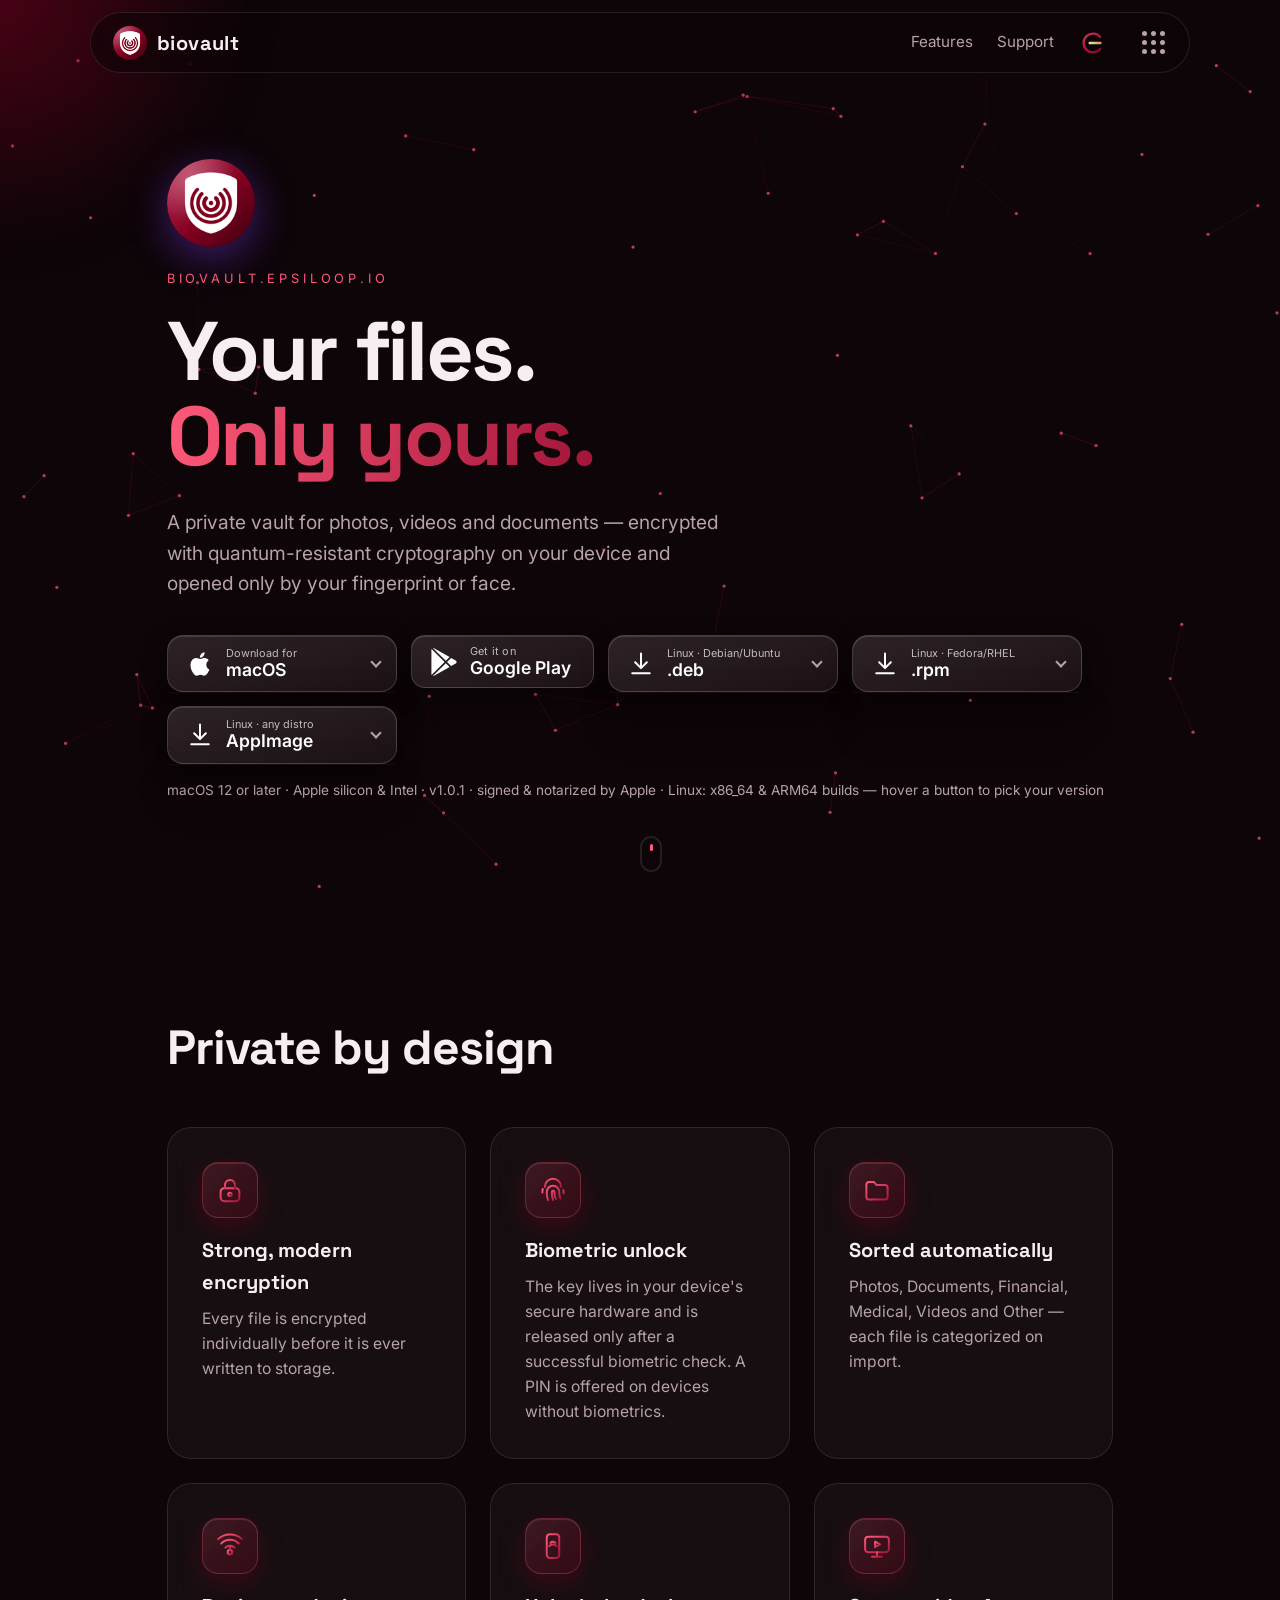
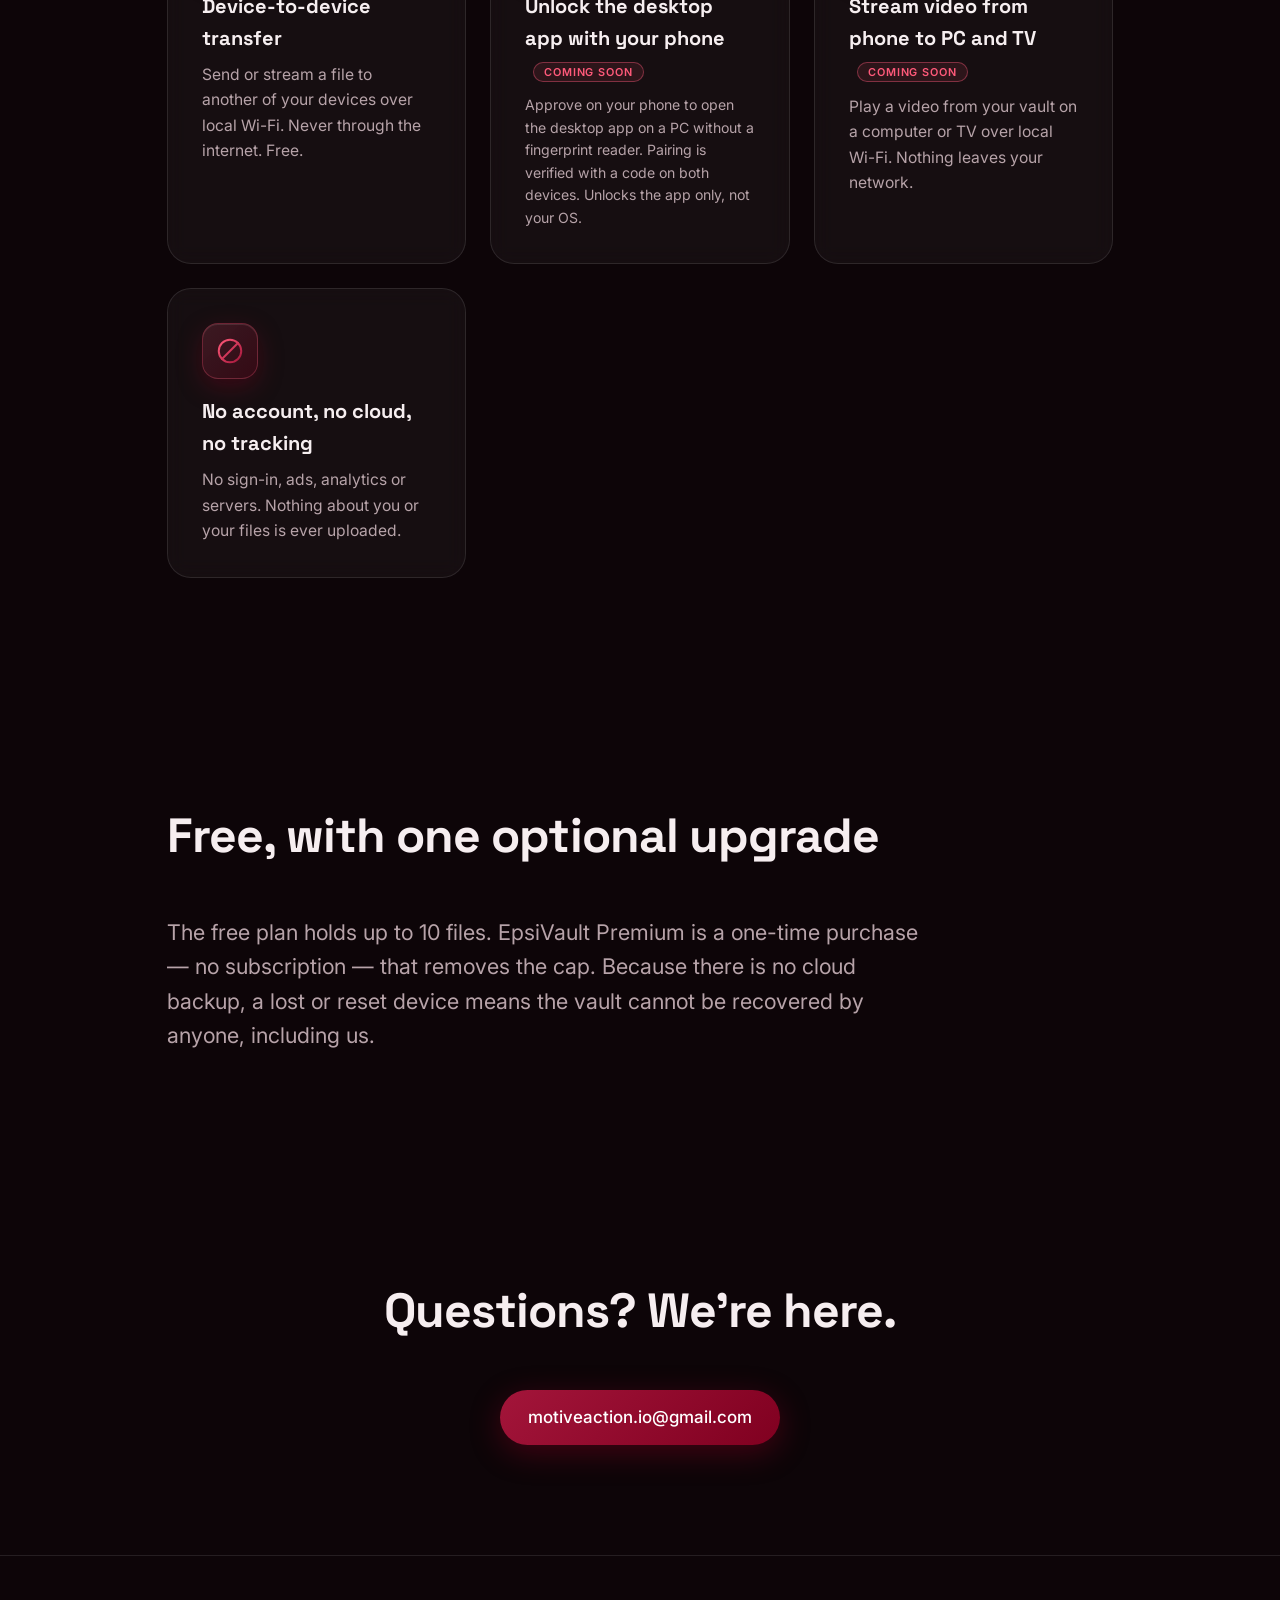
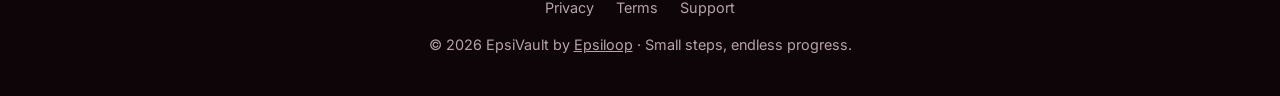
==== index.html @ 4f805c85 "rename project" ====
<!doctype html>
<html lang="en">
<head>
<meta charset="utf-8">
<meta name="viewport" content="width=device-width,initial-scale=1">
<title>EpsiVault — Your files. Only yours.</title>
<meta name="description" content="EpsiVault is a private on-device vault with quantum-resistant encryption and biometric unlock.">
<meta name="theme-color" content="#800020">
<link rel="canonical" href="https://biovault.epsiloop.io/">
<meta name="robots" content="index,follow,max-image-preview:large">
<meta property="og:type" content="website">
<meta property="og:site_name" content="EpsiVault">
<meta property="og:title" content="EpsiVault — Your files. Only yours.">
<meta property="og:description" content="EpsiVault is a private on-device vault with quantum-resistant encryption and biometric unlock.">
<meta property="og:url" content="https://biovault.epsiloop.io/">
<meta property="og:image" content="https://biovault.epsiloop.io/og-image.png">
<meta property="og:image:width" content="1200">
<meta property="og:image:height" content="630">
<meta property="og:locale" content="en_US">
<meta name="twitter:card" content="summary_large_image">
<meta name="twitter:title" content="EpsiVault — Your files. Only yours.">
<meta name="twitter:description" content="EpsiVault is a private on-device vault with quantum-resistant encryption and biometric unlock.">
<meta name="twitter:image" content="https://biovault.epsiloop.io/og-image.png">
<link rel="manifest" href="site.webmanifest">
<script type="application/ld+json">{"@context": "https://schema.org", "@type": "SoftwareApplication", "name": "EpsiVault", "url": "https://biovault.epsiloop.io/", "description": "A private on-device vault for photos, videos and documents, encrypted with quantum-resistant cryptography and unlocked by fingerprint or face.", "applicationCategory": "SecurityApplication", "operatingSystem": "Android, macOS, Linux", "softwareVersion": "1.0.1", "image": "https://biovault.epsiloop.io/og-image.png", "downloadUrl": "https://github.com/Epsiloop/bio-website/releases/tag/v1.0.1", "offers": {"@type": "Offer", "price": "0", "priceCurrency": "USD"}, "sameAs": ["https://play.google.com/store/apps/details?id=app.softsav.biovault"], "publisher": {"@type": "Organization", "name": "Epsiloop", "url": "https://epsiloop.io/"}}</script>
<link rel="icon" href="png/biovault-64.png" type="image/png">
<link rel="apple-touch-icon" href="png/biovault-180.png">
<link rel="preconnect" href="https://fonts.googleapis.com">
<link rel="preconnect" href="https://fonts.gstatic.com" crossorigin>
<link href="https://fonts.googleapis.com/css2?family=Space+Grotesk:wght@400;500;700&family=Inter:wght@400;500&display=swap" rel="stylesheet">
<link rel="stylesheet" href="style.css">
</head>
<body>
<canvas id="bg" aria-hidden="true"></canvas>
<div class="glow" aria-hidden="true"></div>

<svg width="0" height="0" style="position:absolute" aria-hidden="true"><defs><linearGradient id="ig" x1="0" y1="0" x2="1" y2="1"><stop offset="0" stop-color="#ff5a7a"/><stop offset="1" stop-color="#a3153a"/></linearGradient></defs></svg><header class="nav">
  <a class="brand" href="/"><img class="brand-ico" src="png/biovault-64.png" alt="" width="34" height="34"><span>biovault</span></a>
  <nav>
    <a href="/#features">Features</a><a href="support.html">Support</a>
    <a href="https://epsiloop.io" class="nav-logo" aria-label="Epsiloop"><img src="logo.svg" alt="Epsiloop" width="30" height="30"></a>
    <div class="apps">
      <button class="apps-btn" aria-label="Our projects" aria-haspopup="true" aria-expanded="false"><i></i><i></i><i></i><i></i><i></i><i></i><i></i><i></i><i></i></button>
      <div class="apps-menu" role="menu">
        <a href="https://motiveaction.epsiloop.io" role="menuitem"><img src="apps/motiveaction.png" alt="" width="56" height="56">Motiveaction</a>
        <a href="https://biovault.epsiloop.io" role="menuitem"><img src="apps/biovault.png" alt="" width="56" height="56">EpsiVault</a>
        <a href="https://fraym.epsiloop.io" role="menuitem"><img src="apps/fraym.png" alt="" width="56" height="56">Fraym</a>
      </div>
    </div>
  </nav>
</header>

<main id="top">
  <section class="hero">
    <img class="hero-ico reveal" src="png/biovault-128.png" alt="EpsiVault" width="88" height="88">
    <p class="eyebrow reveal">biovault.epsiloop.io</p>
    <h1 class="reveal product">Your files.<br><span class="grad">Only yours.</span></h1>
    <p class="lead reveal">A private vault for photos, videos and documents — encrypted with quantum-resistant cryptography on your device and opened only by your fingerprint or face.</p>
    <div class="cta reveal">
      <div class="dl" tabindex="0" role="group" aria-label="Download macOS">
        <div class="dl-head"><svg viewBox="0 0 24 24" fill="currentColor" aria-hidden="true"><path d="M18.71 19.5c-.83 1.24-1.71 2.45-3.05 2.47-1.34.03-1.77-.79-3.29-.79-1.53 0-2 .77-3.27.82-1.31.05-2.3-1.32-3.14-2.53C4.25 17 2.94 12.45 4.7 9.39c.87-1.52 2.43-2.48 4.12-2.51 1.28-.02 2.5.87 3.29.87.78 0 2.26-1.07 3.8-.91.65.03 2.47.26 3.64 1.98-.09.06-2.17 1.28-2.15 3.81.03 3.02 2.65 4.03 2.68 4.04-.03.07-.42 1.44-1.38 2.83M13 3.5c.73-.83 1.94-1.46 2.94-1.5.13 1.17-.34 2.35-1.04 3.19-.69.85-1.83 1.51-2.95 1.42-.15-1.15.41-2.35 1.05-3.11z"/></svg><span><small>Download for</small><b>macOS</b></span><i class="chev" aria-hidden="true"></i></div>
        <div class="dl-opts"><div>
          <a href="https://github.com/Epsiloop/bio-website/releases/download/v1.0.1/BioVault-1.0.1.dmg" download><span><b>Universal</b><small>Apple silicon &amp; Intel · .dmg</small></span><em>52 MB</em><svg viewBox="0 0 24 24" fill="none" stroke="currentColor" stroke-width="1.7" stroke-linecap="round" stroke-linejoin="round" aria-hidden="true"><path d="M12 3v12M7 10.5l5 5 5-5M4.5 20h15"/></svg></a>
        </div></div>
      </div>
      <a href="https://play.google.com/store/apps/details?id=app.softsav.biovault" class="store" aria-label="Get it on Google Play" target="_blank" rel="noopener"><svg viewBox="0 0 24 24" fill="currentColor" aria-hidden="true"><path d="M22.018 13.298l-3.919 2.218-3.515-3.493 3.543-3.521 3.891 2.202a1.49 1.49 0 0 1 0 2.594zM1.337.924a1.486 1.486 0 0 0-.112.568v21.017c0 .217.045.419.124.6l11.155-11.087L1.337.924zm12.207 10.065l3.258-3.238L3.45.195a1.466 1.466 0 0 0-.946-.179l11.04 10.973zm0 2.067L2.504 23.986a1.466 1.466 0 0 0 .946-.181l13.355-7.551-3.261-3.198z"/></svg><span><small>Get it on</small><b>Google Play</b></span></a>
      <div class="dl" tabindex="0" role="group" aria-label="Download .deb">
        <div class="dl-head"><svg viewBox="0 0 24 24" fill="none" stroke="currentColor" stroke-width="1.7" stroke-linecap="round" stroke-linejoin="round" aria-hidden="true"><path d="M12 3v12M7 10.5l5 5 5-5M4.5 20h15"/></svg><span><small>Linux · Debian/Ubuntu</small><b>.deb</b></span><i class="chev" aria-hidden="true"></i></div>
        <div class="dl-opts"><div>
          <a href="https://github.com/Epsiloop/bio-website/releases/download/v1.0.1/biovault_1.0.1_amd64.deb" download><span><b>x86_64</b><small>Intel / AMD · amd64</small></span><em>13.8 MB</em><svg viewBox="0 0 24 24" fill="none" stroke="currentColor" stroke-width="1.7" stroke-linecap="round" stroke-linejoin="round" aria-hidden="true"><path d="M12 3v12M7 10.5l5 5 5-5M4.5 20h15"/></svg></a>
          <a href="https://github.com/Epsiloop/bio-website/releases/download/v1.0.1/biovault_1.0.1_arm64.deb" download><span><b>ARM64</b><small>aarch64</small></span><em>13.3 MB</em><svg viewBox="0 0 24 24" fill="none" stroke="currentColor" stroke-width="1.7" stroke-linecap="round" stroke-linejoin="round" aria-hidden="true"><path d="M12 3v12M7 10.5l5 5 5-5M4.5 20h15"/></svg></a>
        </div></div>
      </div>
      <div class="dl" tabindex="0" role="group" aria-label="Download .rpm">
        <div class="dl-head"><svg viewBox="0 0 24 24" fill="none" stroke="currentColor" stroke-width="1.7" stroke-linecap="round" stroke-linejoin="round" aria-hidden="true"><path d="M12 3v12M7 10.5l5 5 5-5M4.5 20h15"/></svg><span><small>Linux · Fedora/RHEL</small><b>.rpm</b></span><i class="chev" aria-hidden="true"></i></div>
        <div class="dl-opts"><div>
          <a href="https://github.com/Epsiloop/bio-website/releases/download/v1.0.1/biovault-1.0.1-1.x86_64.rpm" download><span><b>x86_64</b><small>Intel / AMD</small></span><em>16.6 MB</em><svg viewBox="0 0 24 24" fill="none" stroke="currentColor" stroke-width="1.7" stroke-linecap="round" stroke-linejoin="round" aria-hidden="true"><path d="M12 3v12M7 10.5l5 5 5-5M4.5 20h15"/></svg></a>
          <a href="https://github.com/Epsiloop/bio-website/releases/download/v1.0.1/biovault-1.0.1-1.aarch64.rpm" download><span><b>ARM64</b><small>aarch64</small></span><em>16.0 MB</em><svg viewBox="0 0 24 24" fill="none" stroke="currentColor" stroke-width="1.7" stroke-linecap="round" stroke-linejoin="round" aria-hidden="true"><path d="M12 3v12M7 10.5l5 5 5-5M4.5 20h15"/></svg></a>
        </div></div>
      </div>
      <div class="dl" tabindex="0" role="group" aria-label="Download AppImage">
        <div class="dl-head"><svg viewBox="0 0 24 24" fill="none" stroke="currentColor" stroke-width="1.7" stroke-linecap="round" stroke-linejoin="round" aria-hidden="true"><path d="M12 3v12M7 10.5l5 5 5-5M4.5 20h15"/></svg><span><small>Linux · any distro</small><b>AppImage</b></span><i class="chev" aria-hidden="true"></i></div>
        <div class="dl-opts"><div>
          <a href="https://github.com/Epsiloop/bio-website/releases/download/v1.0.1/BioVault-1.0.1-x86_64.AppImage" download><span><b>x86_64</b><small>Intel / AMD</small></span><em>16.2 MB</em><svg viewBox="0 0 24 24" fill="none" stroke="currentColor" stroke-width="1.7" stroke-linecap="round" stroke-linejoin="round" aria-hidden="true"><path d="M12 3v12M7 10.5l5 5 5-5M4.5 20h15"/></svg></a>
          <a href="https://github.com/Epsiloop/bio-website/releases/download/v1.0.1/BioVault-1.0.1-aarch64.AppImage" download><span><b>ARM64</b><small>aarch64</small></span><em>15.6 MB</em><svg viewBox="0 0 24 24" fill="none" stroke="currentColor" stroke-width="1.7" stroke-linecap="round" stroke-linejoin="round" aria-hidden="true"><path d="M12 3v12M7 10.5l5 5 5-5M4.5 20h15"/></svg></a>
        </div></div>
      </div>
    </div>
    <p class="dl-note reveal">macOS 12 or later · Apple silicon &amp; Intel · v1.0.1 · signed &amp; notarized by Apple · Linux: x86_64 &amp; ARM64 builds — hover a button to pick your version</p>
    <div class="scroll" aria-hidden="true"></div>
  </section>

  <section id="features" class="section">
    <h2 class="reveal">Private by design</h2>
    <div class="cards"><div class="card tilt feat reveal"><span class="ico"><svg viewBox="0 0 24 24" fill="none" stroke="url(#ig)" stroke-width="1.6" stroke-linecap="round" stroke-linejoin="round" aria-hidden="true"><rect x="4.5" y="10.5" width="15" height="10.5" rx="3"/><path d="M8 10.5V8a4 4 0 0 1 8 0v2.5"/><circle cx="12" cy="15.5" r="1.4"/><path d="M12 16.9v1.8"/></svg></span><h3>Strong, modern encryption</h3><p>Every file is encrypted individually before it is ever written to storage.</p></div><div class="card tilt feat reveal"><span class="ico"><svg viewBox="0 0 24 24" fill="none" stroke="url(#ig)" stroke-width="1.6" stroke-linecap="round" stroke-linejoin="round" aria-hidden="true"><path d="M5.5 9.5a6.5 6.5 0 0 1 13 0"/><path d="M8 20c-.8-2-1-4-1-6.5a5 5 0 0 1 10 0c0 2 .2 3.600.9 5.200"/><path d="M12 20c-.7-2-.9-4-.9-6.500a1 1 0 0 1 2 0c0 2.200.4 4 1.200 5.500M3.500 14c0-1 .1-1.900.3-2.800M20.500 14.500c0-.8 0-1.600-.2-2.400"/></svg></span><h3>Biometric unlock</h3><p>The key lives in your device's secure hardware and is released only after a successful biometric check. A PIN is offered on devices without biometrics.</p></div><div class="card tilt feat reveal"><span class="ico"><svg viewBox="0 0 24 24" fill="none" stroke="url(#ig)" stroke-width="1.6" stroke-linecap="round" stroke-linejoin="round" aria-hidden="true"><path d="M3.5 7.5a2 2 0 0 1 2-2h4l2 2.500h7a2 2 0 0 1 2 2V17.500a2 2 0 0 1-2 2h-13a2 2 0 0 1-2-2z"/><path d="M3.500 11h17"/><path d="M8 15h3M14 15h2"/></svg></span><h3>Sorted automatically</h3><p>Photos, Documents, Financial, Medical, Videos and Other — each file is categorized on import.</p></div><div class="card tilt feat reveal"><span class="ico"><svg viewBox="0 0 24 24" fill="none" stroke="url(#ig)" stroke-width="1.6" stroke-linecap="round" stroke-linejoin="round" aria-hidden="true"><circle cx="12" cy="17" r="1.8"/><path d="M8.300 13.300a5.200 5.200 0 0 1 7.400 0M5 10a9.800 9.800 0 0 1 14 0M12 12v3"/><path d="M2.500 6.500a14 14 0 0 1 19 0"/></svg></span><h3>Device-to-device transfer</h3><p>Send or stream a file to another of your devices over local Wi-Fi. Never through the internet. Free.</p></div><div class="card tilt feat small reveal"><span class="ico"><svg viewBox="0 0 24 24" fill="none" stroke="url(#ig)" stroke-width="1.6" stroke-linecap="round" stroke-linejoin="round" aria-hidden="true"><rect x="7" y="2.500" width="10" height="19" rx="2.600"/><path d="M10.500 18.500h3"/><path d="M10 9.500a2.700 2.700 0 0 1 4 0M9 12.200a4 4 0 0 1 6 0" /></svg></span><h3>Unlock the desktop app with your phone <em class="soon">Coming soon</em></h3><p>Approve on your phone to open the desktop app on a PC without a fingerprint reader. Pairing is verified with a code on both devices. Unlocks the app only, not your OS.</p></div><div class="card tilt feat reveal"><span class="ico"><svg viewBox="0 0 24 24" fill="none" stroke="url(#ig)" stroke-width="1.6" stroke-linecap="round" stroke-linejoin="round" aria-hidden="true"><rect x="2.5" y="4.5" width="19" height="12.5" rx="2.5"/><path d="M8 20.5h8M12 17v3.5"/><path d="m10.500 8.500 4 2.250-4 2.250z"/></svg></span><h3>Stream video from phone to PC and TV <em class="soon">Coming soon</em></h3><p>Play a video from your vault on a computer or TV over local Wi-Fi. Nothing leaves your network.</p></div><div class="card tilt feat reveal"><span class="ico"><svg viewBox="0 0 24 24" fill="none" stroke="url(#ig)" stroke-width="1.6" stroke-linecap="round" stroke-linejoin="round" aria-hidden="true"><circle cx="12" cy="12" r="9"/><path d="m5.600 18.400 12.800-12.800"/><path d="M9 10.500h.01M15 10.500h.01" stroke-width="2.400"/></svg></span><h3>No account, no cloud, no tracking</h3><p>No sign-in, ads, analytics or servers. Nothing about you or your files is ever uploaded.</p></div></div>
  </section>

  <section class="section">
    <h2 class="reveal">Free, with one optional upgrade</h2>
    <p class="about reveal">The free plan holds up to 10 files. EpsiVault Premium is a one-time purchase — no subscription — that removes the cap. Because there is no cloud backup, a lost or reset device means the vault cannot be recovered by anyone, including us.</p>
  </section>

  <section id="contact" class="section center">
    <h2 class="reveal">Questions? We're here.</h2>
    <a class="btn reveal" href="mailto:motiveaction.io@gmail.com">motiveaction.io@gmail.com</a>
  </section>
</main>

<footer>
  <div class="links"><a href="privacy.html">Privacy</a><a href="terms.html">Terms</a><a href="support.html">Support</a></div>
  © <span id="y"></span> EpsiVault by <a href="https://epsiloop.io" style="color:inherit">Epsiloop</a> · Small steps, endless progress.
</footer>
<script src="script.js"></script>
</body>
</html>
---- style.css ----
:root{--bg:#0d0508;--burg:#800020;--burg-2:#a3153a;--pink:#ff5a7a;--text:#f6eef0;--mute:#b7a3a9;--card:rgba(255,255,255,.04);--line:rgba(255,255,255,.1)}
*{box-sizing:border-box;margin:0}
html{scroll-behavior:smooth}
body{background:var(--bg);color:var(--text);font:400 17px/1.6 Inter,system-ui,sans-serif;overflow-x:hidden}
#bg{position:fixed;inset:0;z-index:-2;width:100%;height:100%}
.glow{position:fixed;width:520px;height:520px;border-radius:50%;pointer-events:none;z-index:-1;left:0;top:0;
  background:radial-gradient(circle,rgba(128,0,32,.55),transparent 65%);transform:translate(-50%,-50%);filter:blur(30px)}
h1,h2,h3,.brand{font-family:"Space Grotesk",sans-serif}
.nav{position:fixed;top:12px;left:0;right:0;margin:0 auto;width:min(1100px,calc(100% - 24px));z-index:10;display:flex;justify-content:space-between;align-items:center;padding:8px 14px 8px 22px;
  backdrop-filter:blur(14px);background:rgba(13,5,8,.55);border:1px solid var(--line);border-radius:999px}
.brand{display:flex;align-items:center;gap:10px;color:var(--text);text-decoration:none;font-weight:700;font-size:1.25rem;letter-spacing:.02em}
.nav nav{display:flex;align-items:center;gap:24px}
.nav nav a{color:var(--mute);text-decoration:none;font-size:.95rem;transition:color .2s}
.nav nav a:hover{color:var(--text)}
.btn{display:inline-block;padding:14px 28px;border-radius:999px;background:linear-gradient(135deg,var(--burg-2),var(--burg));color:#fff!important;
  text-decoration:none;font-weight:500;box-shadow:0 8px 30px rgba(128,0,32,.45);transition:transform .2s,box-shadow .2s}
.btn:hover{transform:translateY(-2px);box-shadow:0 12px 40px rgba(163,21,58,.65)}
.btn.small{padding:8px 18px}
.btn.ghost{background:transparent;border:1px solid var(--line);box-shadow:none}
.btn.ghost:hover{border-color:var(--pink)}
.hero{min-height:100vh;display:flex;flex-direction:column;justify-content:center;padding:120px 6vw 60px;max-width:1100px;margin:auto}
.eyebrow{color:var(--pink);letter-spacing:.3em;text-transform:uppercase;font-size:.8rem;margin-bottom:20px}
h1{font-size:clamp(2.8rem,8vw,6.5rem);line-height:1.02;font-weight:700;letter-spacing:-.03em}
.grad{background:linear-gradient(100deg,var(--pink),var(--burg-2) 50%,#ffb3c1);background-size:200% auto;-webkit-background-clip:text;background-clip:text;color:transparent;animation:shine 6s linear infinite}
@keyframes shine{to{background-position:200% center}}
.lead{max-width:560px;color:var(--mute);margin:28px 0 36px;font-size:1.2rem}
.cta{display:flex;gap:14px;flex-wrap:wrap}
.dl-note{color:var(--mute);font-size:.85rem;margin-top:16px}
.scroll{position:absolute;bottom:28px;left:50%;width:22px;height:36px;border:2px solid var(--line);border-radius:12px}
.scroll::after{content:"";position:absolute;left:50%;top:6px;width:3px;height:7px;margin-left:-1.5px;background:var(--pink);border-radius:2px;animation:wheel 1.6s infinite}
@keyframes wheel{to{transform:translateY(12px);opacity:0}}
.section{max-width:1100px;margin:auto;padding:110px 6vw}
.section.center{text-align:center}
h2{font-size:clamp(1.8rem,4vw,3rem);letter-spacing:-.02em;margin-bottom:40px}
.cards{display:grid;grid-template-columns:repeat(auto-fit,minmax(280px,1fr));gap:24px}
.card{position:relative;display:block;padding:34px;border-radius:24px;border:1px solid var(--line);background:var(--card);backdrop-filter:blur(10px);
  color:var(--text);text-decoration:none;transition:border-color .3s,transform .15s ease-out;transform-style:preserve-3d;overflow:hidden}
.card::before{content:"";position:absolute;inset:0;background:radial-gradient(300px circle at var(--mx,50%) var(--my,0%),rgba(255,90,122,.18),transparent 70%);opacity:0;transition:opacity .3s}
.card:hover{border-color:var(--burg-2)}.card:hover::before{opacity:1}
.tag{font-size:.75rem;color:var(--pink);letter-spacing:.08em}
.card h3{font-size:1.9rem;margin:10px 0}
.card p{color:var(--mute)}
.arrow{display:inline-block;margin-top:22px;color:var(--pink)}
.about{font-size:1.35rem;max-width:760px;color:var(--mute)}
.about em{color:var(--text);font-style:normal;border-bottom:2px solid var(--burg-2)}
.stats{display:grid;grid-template-columns:repeat(auto-fit,minmax(200px,1fr));gap:24px;margin-top:60px}
.stats b{display:block;font:700 3.2rem "Space Grotesk",sans-serif;color:var(--pink)}
.stats small{color:var(--mute)}
footer{text-align:center;color:var(--mute);padding:40px 20px;border-top:1px solid var(--line);font-size:.9rem}
.reveal{opacity:0;transform:translateY(30px);transition:opacity .8s,transform .8s}
.reveal.in{opacity:1;transform:none}
@media(max-width:600px){.nav nav>a:not(.btn){display:none}.scroll{display:none}}
@media(prefers-reduced-motion:reduce){*{animation:none!important;transition:none!important}.reveal{opacity:1;transform:none}}

/* --- product sub-site additions --- */
.nav nav a.active{color:var(--text)}
.hero.compact{min-height:78vh}
.hero h1.product{font-size:clamp(2.6rem,7vw,5.2rem)}
.feat{display:block;cursor:default}
.feat .ico{display:grid;place-items:center;width:56px;height:56px;border-radius:16px;margin-bottom:16px;background:linear-gradient(135deg,rgba(255,90,122,.16),rgba(128,0,32,.28));border:1px solid rgba(255,90,122,.28);box-shadow:0 8px 24px rgba(128,0,32,.35),inset 0 1px 0 rgba(255,255,255,.1);transition:transform .25s}
.feat .ico svg{width:30px;height:30px}
.feat:hover .ico{transform:translateY(-3px) scale(1.06)}
.feat h3{font-size:1.25rem;margin:0 0 8px}
.feat p{color:var(--mute);font-size:.98rem}
.legal{max-width:1100px;margin:auto;padding:130px 6vw 90px}
.legal h1{font-size:clamp(2.2rem,5vw,3.4rem);margin-bottom:10px}
.legal .meta{color:var(--mute);font-size:.9rem;margin-bottom:40px}
.legal .body{color:#d9cbcf;font-size:1rem;line-height:1.75}
.legal .body p{margin-bottom:1rem}
.legal .body h2{font-size:1.35rem;margin:2.4rem 0 .8rem;padding-top:1.6rem;border-top:1px solid var(--line)}
.legal .body h3{font-size:1.08rem;font-family:"Space Grotesk",sans-serif;margin:1.5rem 0 .5rem;color:var(--text)}
.legal .body ul,.legal .body ol{padding-left:1.5rem;margin-bottom:1rem}
.legal .body li{margin-bottom:.35rem}
.legal .body a{color:var(--pink)}
.legal .body strong{color:var(--text)}
.legal .body code{background:var(--card);border:1px solid var(--line);border-radius:6px;padding:1px 6px;font-size:.9em}
.legal .body address{font-style:normal;background:var(--card);border:1px solid var(--line);border-radius:14px;padding:1rem 1.25rem;margin-bottom:1rem;line-height:1.9}
.legal .body table{width:100%;border-collapse:collapse;margin-bottom:1.25rem;font-size:.9rem;display:block;overflow-x:auto}
.legal .body th{text-align:left;background:rgba(255,255,255,.06);padding:.6rem .85rem;border:1px solid var(--line)}
.legal .body td{padding:.6rem .85rem;border:1px solid var(--line);vertical-align:top}
.del-form{margin:2rem 0;padding:1.5rem;border:1px solid var(--line);border-radius:20px;background:var(--card)}
.del-form label{display:block;font-size:.8rem;color:var(--mute);margin-bottom:6px}
.del-form input{width:100%;margin-bottom:16px;padding:12px 14px;border-radius:12px;border:1px solid var(--line);background:rgba(255,255,255,.05);color:var(--text);font:inherit}
.del-form input:focus{outline:none;border-color:var(--pink)}
.del-form button{border:0;cursor:pointer;padding:12px 24px;border-radius:999px;background:#c62839;color:#fff;font:500 1rem Inter,sans-serif}
.del-form button:hover{background:#e0303f}
footer .links{display:flex;gap:22px;justify-content:center;flex-wrap:wrap;margin-bottom:14px}
footer .links a{color:var(--mute);text-decoration:none}
footer .links a:hover{color:var(--pink)}

/* --- EpsiVault app icon --- */
.brand-ico{border-radius:50%}
.hero-ico{width:88px;height:88px;border-radius:50%;margin-bottom:22px;box-shadow:0 10px 40px rgba(124,58,237,.45)}

/* --- apps menu + product icons --- */
.apps{position:relative}
.apps-btn{display:grid;grid-template-columns:repeat(3,5px);gap:4px;padding:10px;border-radius:50%;border:0;background:transparent;cursor:pointer;transition:background .2s}
.apps-btn:hover,.apps-btn[aria-expanded=true]{background:rgba(255,255,255,.08)}
.apps-btn i{width:5px;height:5px;border-radius:50%;background:var(--mute)}
.apps-menu{position:absolute;right:0;top:calc(100% + 14px);width:280px;padding:16px;border-radius:20px;border:1px solid var(--line);
  background:rgba(20,8,12,.96);backdrop-filter:blur(14px);box-shadow:0 20px 60px rgba(0,0,0,.6);
  display:none;grid-template-columns:repeat(2,1fr);gap:6px}
.apps-menu.open{display:grid}
.apps-menu a{display:flex;flex-direction:column;align-items:center;gap:8px;padding:14px 8px;border-radius:14px;color:var(--text)!important;text-decoration:none;font-size:.9rem;transition:background .2s}
.apps-menu a:hover{background:rgba(255,255,255,.07)}
.apps-menu img,.card .app-ico{width:56px;height:56px;border-radius:50%;display:block}
.nav-logo{display:flex;align-items:center}.nav-logo img{display:block}
@media(max-width:600px){
  .nav{padding:6px 10px 6px 16px;top:8px;width:calc(100% - 16px)}
  .nav nav{gap:10px}
  .nav nav>a.nav-logo{display:flex}
  .apps{position:static}
  .apps-menu{position:absolute;left:0;right:0;width:auto;top:calc(100% + 8px)}
}

.feat h3 .soon{display:inline-block;margin-left:8px;padding:2px 10px;border-radius:999px;font:600 .68rem Inter,sans-serif;font-style:normal;letter-spacing:.08em;text-transform:uppercase;vertical-align:middle;color:var(--pink);border:1px solid rgba(255,90,122,.4);background:rgba(255,90,122,.1)}
.feat.small p{font-size:.88rem}

.store{display:inline-flex;align-items:center;gap:12px;padding:10px 22px 10px 18px;border-radius:14px;color:#fff!important;text-decoration:none;
  background:linear-gradient(160deg,rgba(255,255,255,.1),rgba(255,255,255,.03)),#150a0e;border:1px solid rgba(255,255,255,.16);
  box-shadow:0 8px 24px rgba(0,0,0,.4),inset 0 1px 0 rgba(255,255,255,.12);backdrop-filter:blur(10px);transition:transform .2s,border-color .2s,box-shadow .2s}
.store:hover{transform:translateY(-2px);border-color:var(--pink);box-shadow:0 12px 32px rgba(163,21,58,.5),inset 0 1px 0 rgba(255,255,255,.18)}
.store svg{width:28px;height:28px;flex:none}
.store span{display:flex;flex-direction:column;text-align:left;line-height:1.1}
.store small{font-size:.68rem;opacity:.7;letter-spacing:.02em}
.store b{font-size:1.1rem;font-weight:600}


/* --- download buttons: fixed-size button; version list drops down as an overlay (no layout shift) --- */
.cta{align-items:flex-start}
.dl{position:relative;width:230px;color:#fff;cursor:pointer;outline:none;z-index:1}
.dl:hover,.dl:focus-within,.dl.open{z-index:20}
.dl-head{position:relative;display:flex;align-items:center;gap:12px;padding:12px 16px 12px 18px;border-radius:16px;
  background:linear-gradient(160deg,rgba(255,255,255,.1),rgba(255,255,255,.03)),#150a0e;border:1px solid rgba(255,255,255,.16);
  box-shadow:0 8px 24px rgba(0,0,0,.4),inset 0 1px 0 rgba(255,255,255,.12);backdrop-filter:blur(10px);
  transition:border-color .3s,box-shadow .4s,border-radius .3s .1s}
.dl:hover .dl-head,.dl:focus-within .dl-head,.dl.open .dl-head{border-color:var(--pink);border-radius:16px 16px 0 0;transition-delay:0s;
  box-shadow:0 12px 30px rgba(163,21,58,.45),inset 0 1px 0 rgba(255,255,255,.18)}
.dl-head>svg{width:28px;height:28px;flex:none;transition:transform .4s cubic-bezier(.2,.8,.2,1)}
.dl-head>span{display:flex;flex-direction:column;line-height:1.1;flex:1}
.dl-head small{font-size:.68rem;opacity:.7}
.dl-head b{font-size:1.1rem;font-weight:600}
.chev{width:8px;height:8px;border-right:2px solid var(--mute);border-bottom:2px solid var(--mute);transform:translateY(-2px) rotate(45deg);transition:transform .4s cubic-bezier(.2,.8,.2,1),border-color .3s}
.dl:hover .chev,.dl:focus-within .chev,.dl.open .chev{transform:translateY(2px) rotate(225deg);border-color:var(--pink)}
.dl:hover .dl-head>svg,.dl:focus-within .dl-head>svg,.dl.open .dl-head>svg{transform:translateY(-2px) scale(1.1)}
.dl-opts{position:absolute;left:0;right:0;top:100%;display:grid;grid-template-rows:0fr;pointer-events:none;
  background:#150a0e;border-radius:0 0 16px 16px;box-shadow:0 24px 50px rgba(0,0,0,.6);transition:grid-template-rows .45s cubic-bezier(.2,.8,.2,1)}
.dl:hover .dl-opts,.dl:focus-within .dl-opts,.dl.open .dl-opts{grid-template-rows:1fr;pointer-events:auto}
.dl-opts>div{min-height:0;overflow:hidden;padding:0 10px;display:flex;flex-direction:column;gap:6px;border:1px solid transparent;border-top:0;border-radius:0 0 16px 16px;
  transition:padding .45s,border-color .3s}
.dl:hover .dl-opts>div,.dl:focus-within .dl-opts>div,.dl.open .dl-opts>div{padding:10px 10px 12px;border-color:var(--pink)}
.dl-opts a{display:flex;align-items:center;gap:10px;padding:10px 12px;border-radius:12px;color:var(--text)!important;text-decoration:none;
  background:rgba(255,255,255,.05);opacity:0;transform:translateY(-8px);transition:opacity .35s,transform .35s,background .2s}
.dl:hover .dl-opts a,.dl:focus-within .dl-opts a,.dl.open .dl-opts a{opacity:1;transform:none}
.dl:hover .dl-opts a:nth-child(2),.dl:focus-within .dl-opts a:nth-child(2),.dl.open .dl-opts a:nth-child(2){transition-delay:.07s}
.dl-opts a:hover,.dl-opts a:focus-visible{background:linear-gradient(135deg,var(--burg-2),var(--burg));outline:none}
.dl-opts a span{display:flex;flex-direction:column;flex:1;line-height:1.2}
.dl-opts a b{font-size:.95rem;font-weight:600}
.dl-opts a small{font-size:.7rem;opacity:.65}
.dl-opts a em{font-style:normal;font-size:.72rem;opacity:.65}
.dl-opts a svg{width:18px;height:18px;flex:none;transition:transform .25s}
.dl-opts a:hover svg{transform:translateY(2px)}
@media(max-width:600px){.dl{width:100%}}
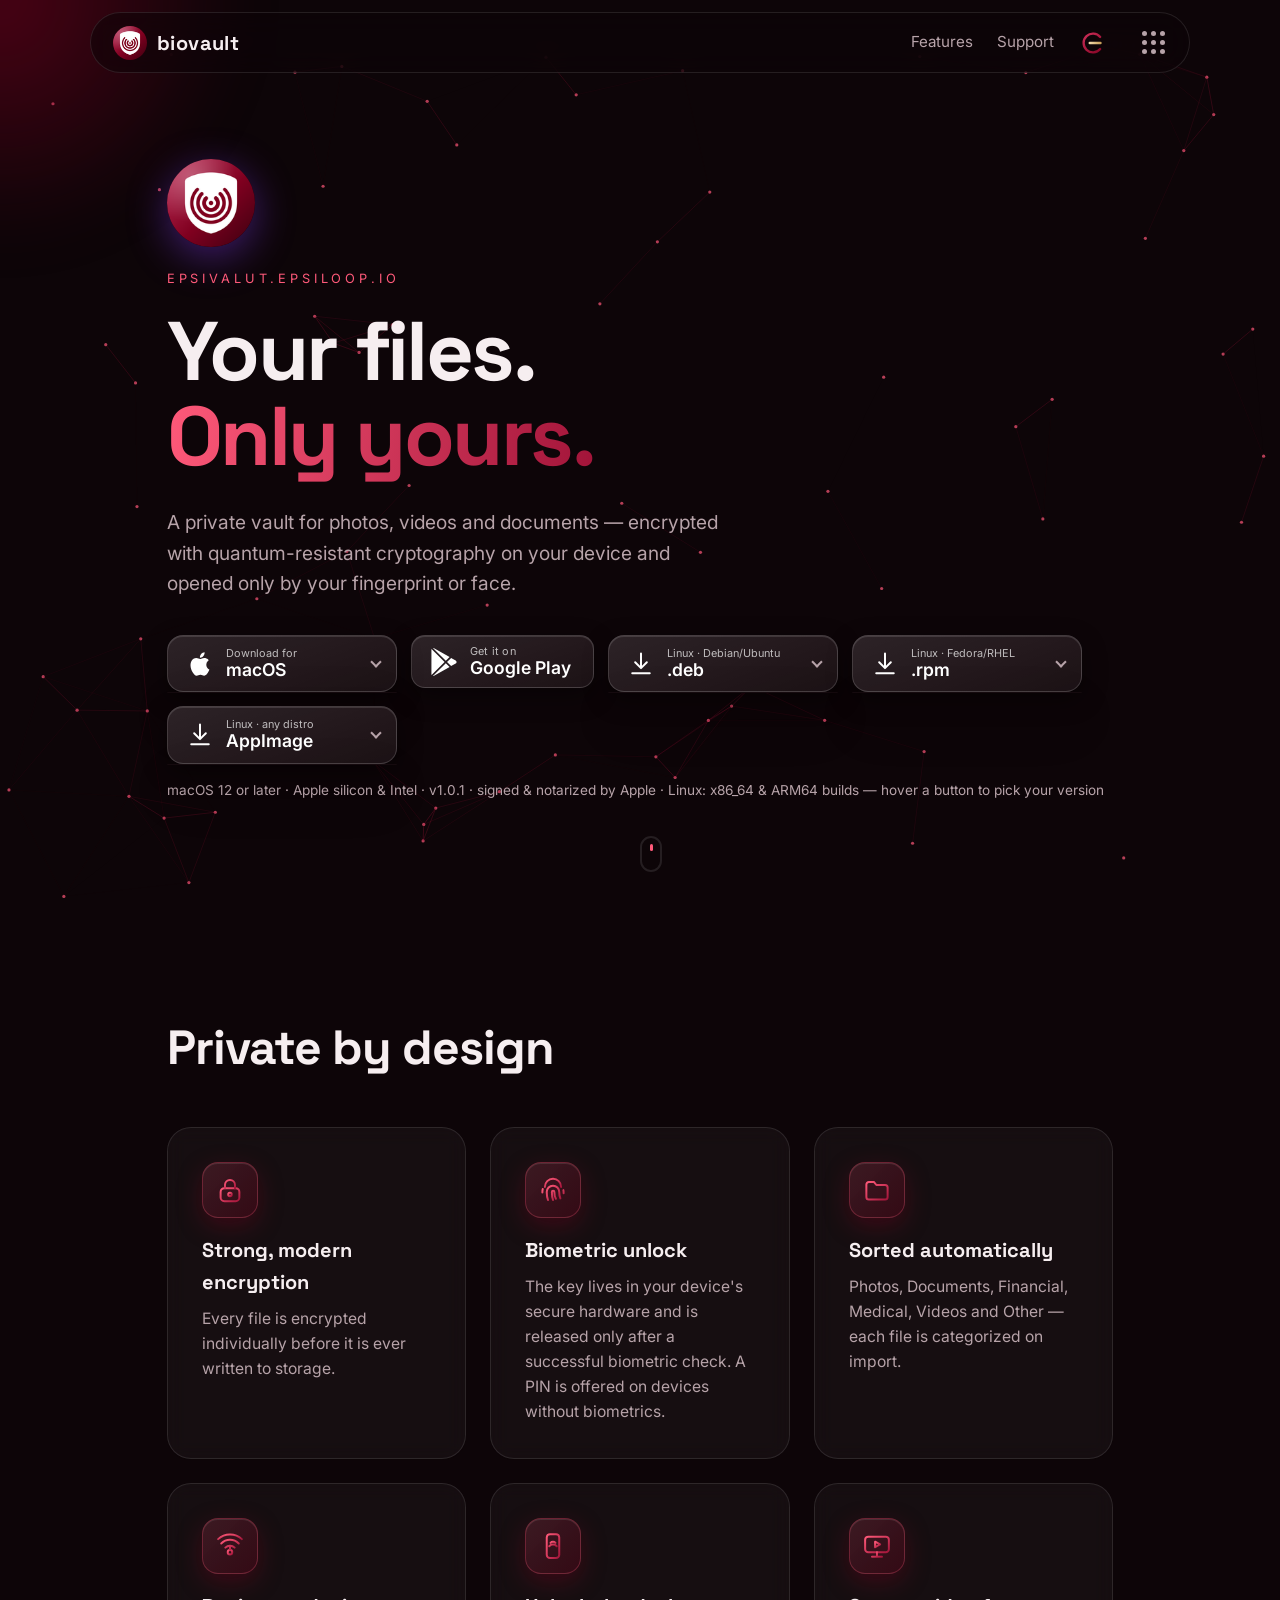
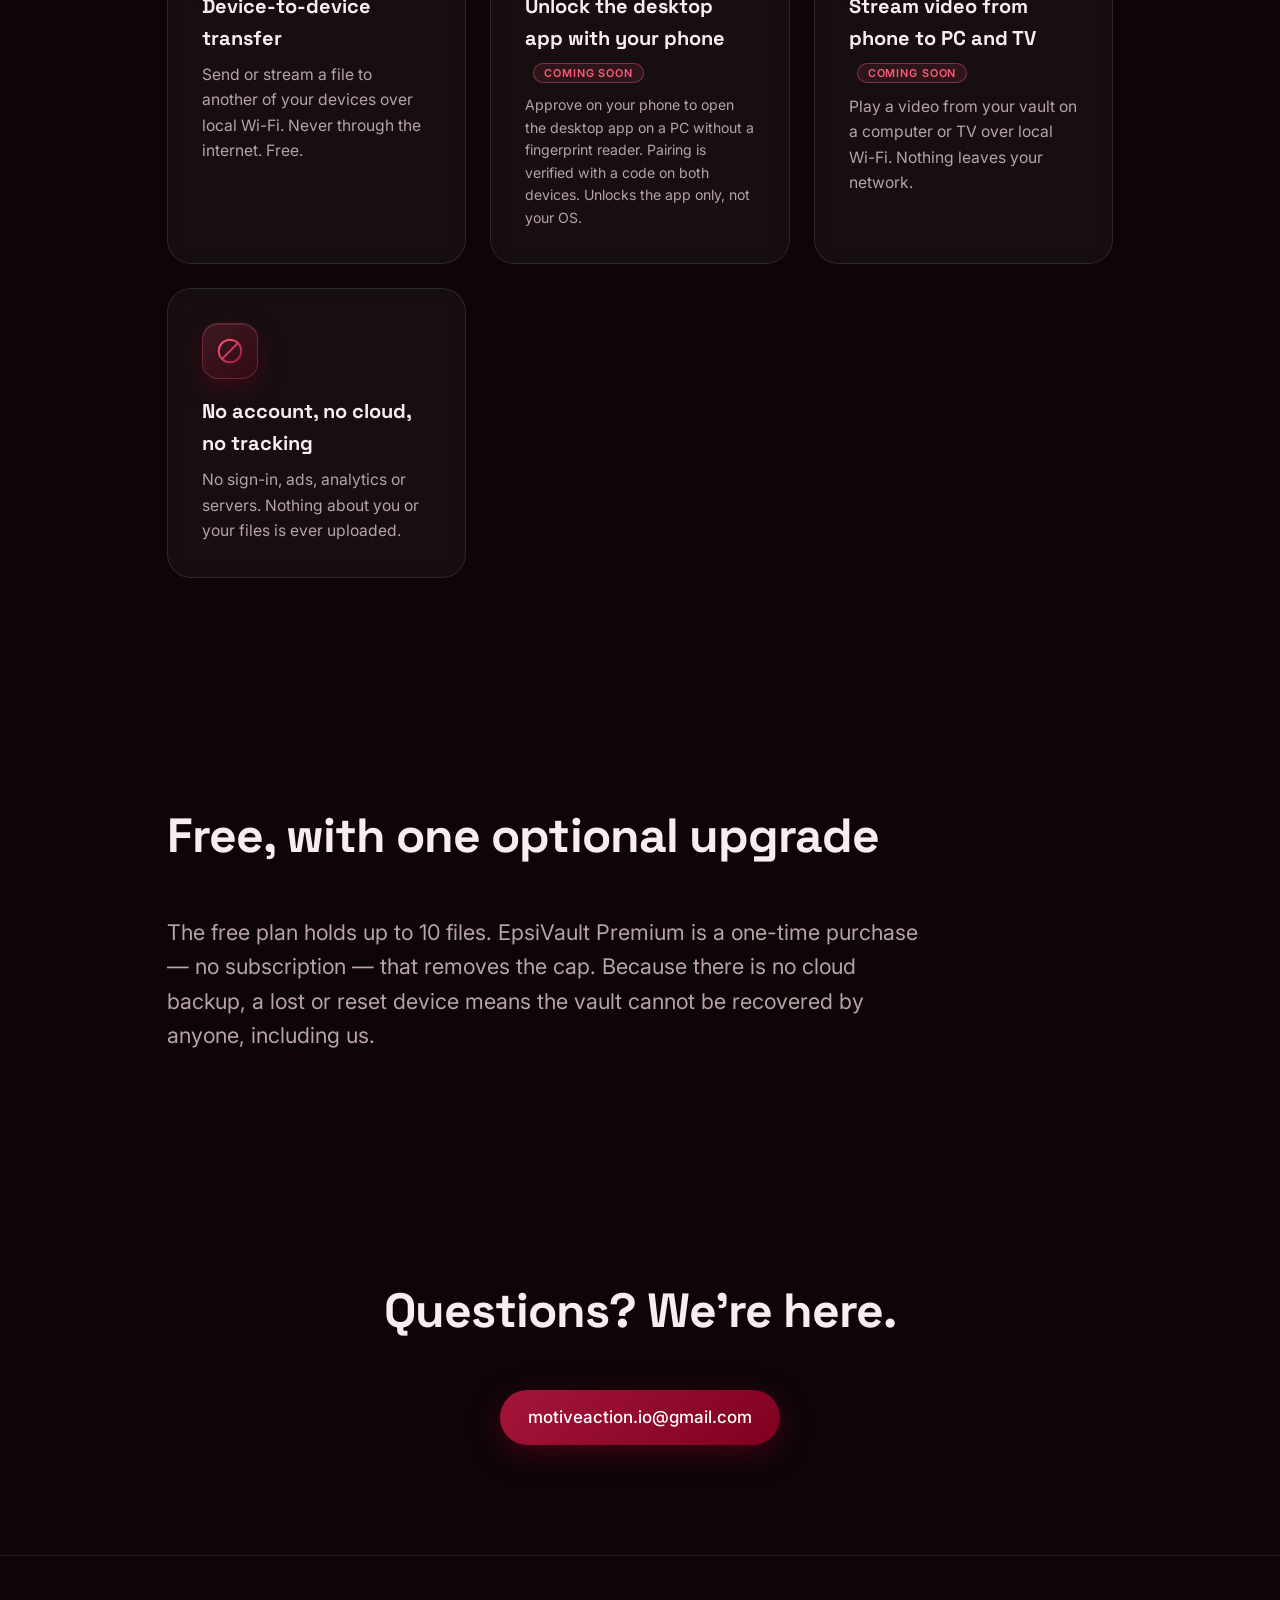
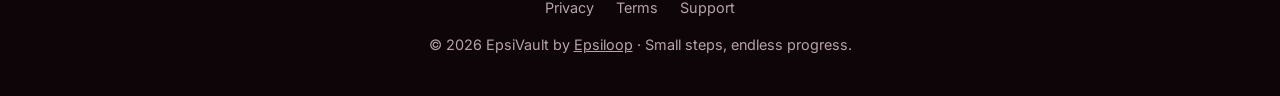
==== commit 398bbb0d: "rename project to epsivault" ====
--- a/index.html
+++ b/index.html
@@ -6,23 +6,23 @@
 <title>EpsiVault — Your files. Only yours.</title>
 <meta name="description" content="EpsiVault is a private on-device vault with quantum-resistant encryption and biometric unlock.">
 <meta name="theme-color" content="#800020">
-<link rel="canonical" href="https://biovault.epsiloop.io/">
+<link rel="canonical" href="https://epsivalut.epsiloop.io/">
 <meta name="robots" content="index,follow,max-image-preview:large">
 <meta property="og:type" content="website">
 <meta property="og:site_name" content="EpsiVault">
 <meta property="og:title" content="EpsiVault — Your files. Only yours.">
 <meta property="og:description" content="EpsiVault is a private on-device vault with quantum-resistant encryption and biometric unlock.">
-<meta property="og:url" content="https://biovault.epsiloop.io/">
-<meta property="og:image" content="https://biovault.epsiloop.io/og-image.png">
+<meta property="og:url" content="https://epsivalut.epsiloop.io/">
+<meta property="og:image" content="https://epsivalut.epsiloop.io/og-image.png">
 <meta property="og:image:width" content="1200">
 <meta property="og:image:height" content="630">
 <meta property="og:locale" content="en_US">
 <meta name="twitter:card" content="summary_large_image">
 <meta name="twitter:title" content="EpsiVault — Your files. Only yours.">
 <meta name="twitter:description" content="EpsiVault is a private on-device vault with quantum-resistant encryption and biometric unlock.">
-<meta name="twitter:image" content="https://biovault.epsiloop.io/og-image.png">
+<meta name="twitter:image" content="https://epsivalut.epsiloop.io/og-image.png">
 <link rel="manifest" href="site.webmanifest">
-<script type="application/ld+json">{"@context": "https://schema.org", "@type": "SoftwareApplication", "name": "EpsiVault", "url": "https://biovault.epsiloop.io/", "description": "A private on-device vault for photos, videos and documents, encrypted with quantum-resistant cryptography and unlocked by fingerprint or face.", "applicationCategory": "SecurityApplication", "operatingSystem": "Android, macOS, Linux", "softwareVersion": "1.0.1", "image": "https://biovault.epsiloop.io/og-image.png", "downloadUrl": "https://github.com/Epsiloop/bio-website/releases/tag/v1.0.1", "offers": {"@type": "Offer", "price": "0", "priceCurrency": "USD"}, "sameAs": ["https://play.google.com/store/apps/details?id=app.softsav.biovault"], "publisher": {"@type": "Organization", "name": "Epsiloop", "url": "https://epsiloop.io/"}}</script>
+<script type="application/ld+json">{"@context": "https://schema.org", "@type": "SoftwareApplication", "name": "EpsiVault", "url": "https://epsivalut.epsiloop.io/", "description": "A private on-device vault for photos, videos and documents, encrypted with quantum-resistant cryptography and unlocked by fingerprint or face.", "applicationCategory": "SecurityApplication", "operatingSystem": "Android, macOS, Linux", "softwareVersion": "1.0.1", "image": "https://epsivalut.epsiloop.io/og-image.png", "downloadUrl": "https://github.com/Epsiloop/bio-website/releases/tag/v1.0.1", "offers": {"@type": "Offer", "price": "0", "priceCurrency": "USD"}, "sameAs": ["https://play.google.com/store/apps/details?id=app.softsav.biovault"], "publisher": {"@type": "Organization", "name": "Epsiloop", "url": "https://epsiloop.io/"}}</script>
 <link rel="icon" href="png/biovault-64.png" type="image/png">
 <link rel="apple-touch-icon" href="png/biovault-180.png">
 <link rel="preconnect" href="https://fonts.googleapis.com">
@@ -43,7 +43,7 @@
       <button class="apps-btn" aria-label="Our projects" aria-haspopup="true" aria-expanded="false"><i></i><i></i><i></i><i></i><i></i><i></i><i></i><i></i><i></i></button>
       <div class="apps-menu" role="menu">
         <a href="https://motiveaction.epsiloop.io" role="menuitem"><img src="apps/motiveaction.png" alt="" width="56" height="56">Motiveaction</a>
-        <a href="https://biovault.epsiloop.io" role="menuitem"><img src="apps/biovault.png" alt="" width="56" height="56">EpsiVault</a>
+        <a href="https://epsivalut.epsiloop.io" role="menuitem"><img src="apps/biovault.png" alt="" width="56" height="56">EpsiVault</a>
         <a href="https://fraym.epsiloop.io" role="menuitem"><img src="apps/fraym.png" alt="" width="56" height="56">Fraym</a>
       </div>
     </div>
@@ -53,7 +53,7 @@
 <main id="top">
   <section class="hero">
     <img class="hero-ico reveal" src="png/biovault-128.png" alt="EpsiVault" width="88" height="88">
-    <p class="eyebrow reveal">biovault.epsiloop.io</p>
+    <p class="eyebrow reveal">epsivalut.epsiloop.io</p>
     <h1 class="reveal product">Your files.<br><span class="grad">Only yours.</span></h1>
     <p class="lead reveal">A private vault for photos, videos and documents — encrypted with quantum-resistant cryptography on your device and opened only by your fingerprint or face.</p>
     <div class="cta reveal">
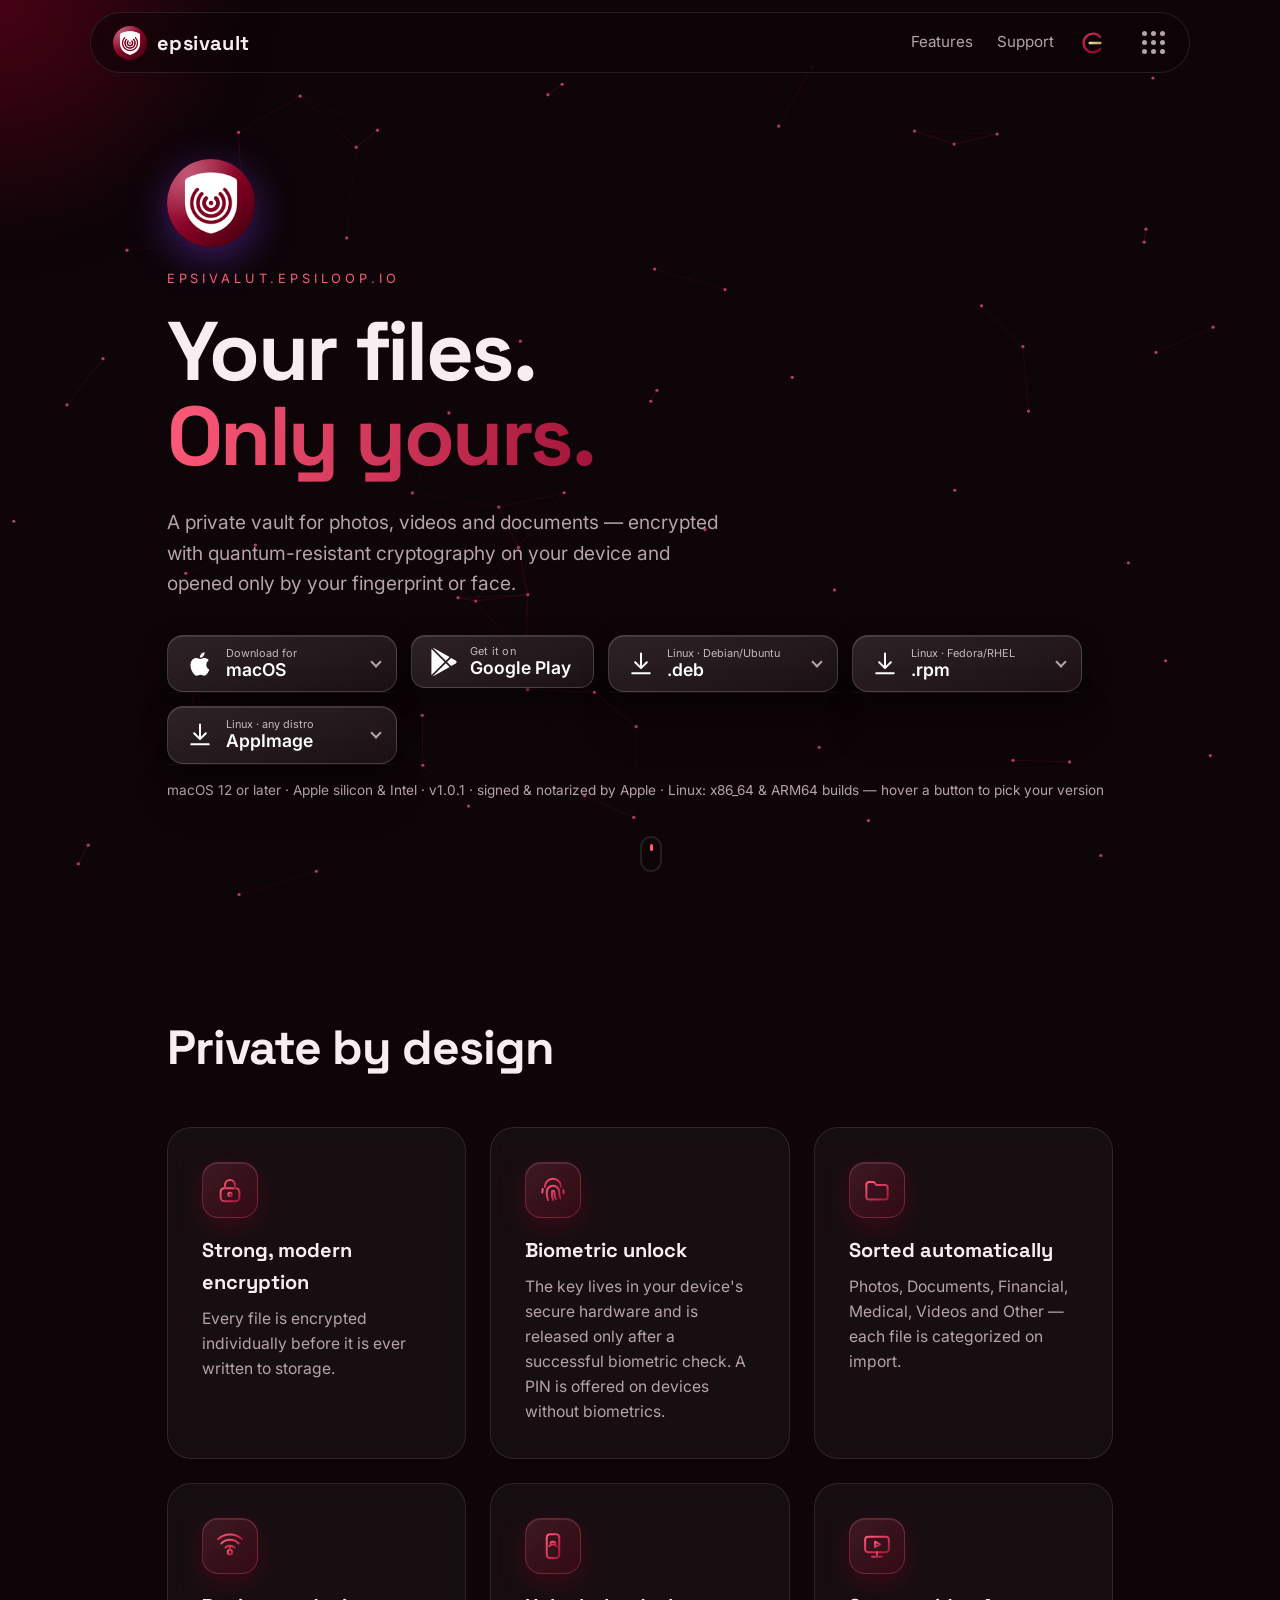
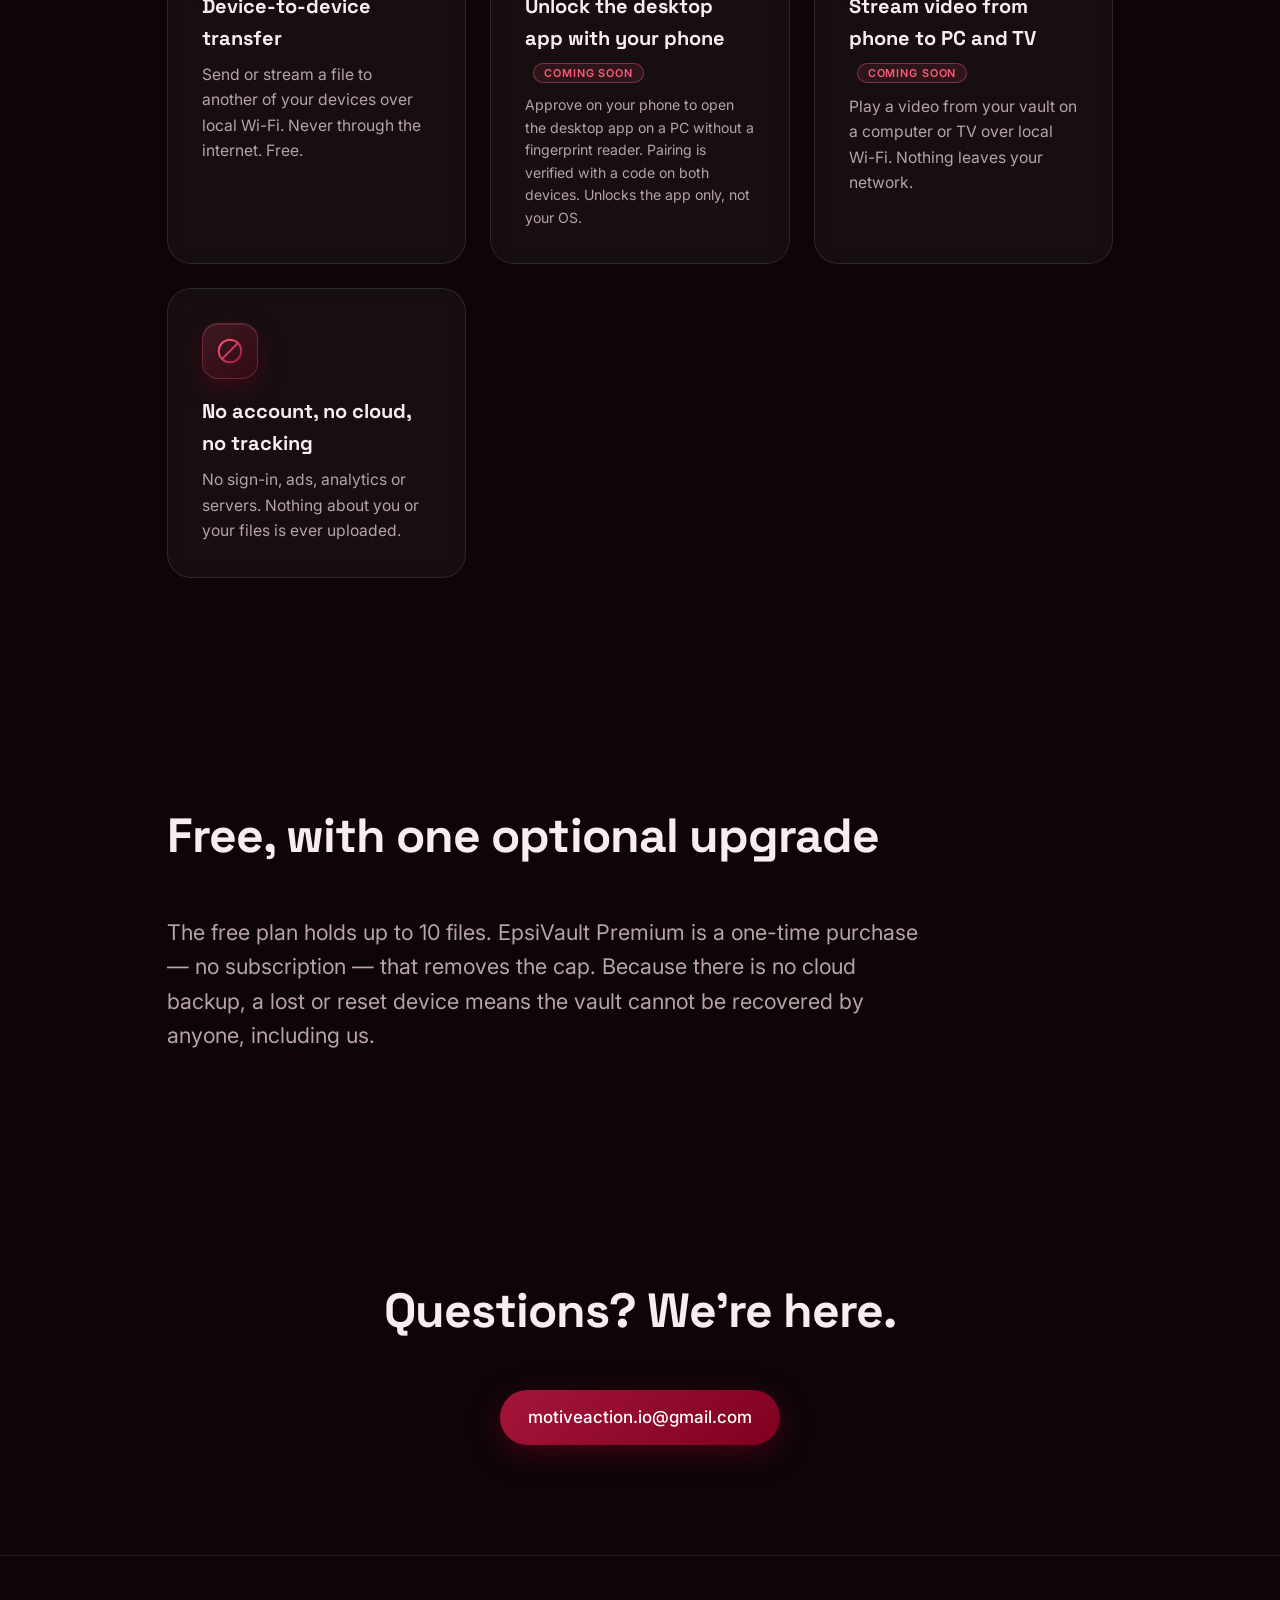
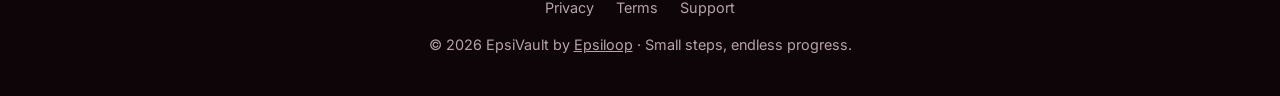
==== commit 8a998fcb: "finalize naming" ====
--- a/index.html
+++ b/index.html
@@ -23,8 +23,8 @@
 <meta name="twitter:image" content="https://epsivalut.epsiloop.io/og-image.png">
 <link rel="manifest" href="site.webmanifest">
 <script type="application/ld+json">{"@context": "https://schema.org", "@type": "SoftwareApplication", "name": "EpsiVault", "url": "https://epsivalut.epsiloop.io/", "description": "A private on-device vault for photos, videos and documents, encrypted with quantum-resistant cryptography and unlocked by fingerprint or face.", "applicationCategory": "SecurityApplication", "operatingSystem": "Android, macOS, Linux", "softwareVersion": "1.0.1", "image": "https://epsivalut.epsiloop.io/og-image.png", "downloadUrl": "https://github.com/Epsiloop/bio-website/releases/tag/v1.0.1", "offers": {"@type": "Offer", "price": "0", "priceCurrency": "USD"}, "sameAs": ["https://play.google.com/store/apps/details?id=app.softsav.biovault"], "publisher": {"@type": "Organization", "name": "Epsiloop", "url": "https://epsiloop.io/"}}</script>
-<link rel="icon" href="png/biovault-64.png" type="image/png">
-<link rel="apple-touch-icon" href="png/biovault-180.png">
+<link rel="icon" href="png/epsivault-64.png" type="image/png">
+<link rel="apple-touch-icon" href="png/epsivault-180.png">
 <link rel="preconnect" href="https://fonts.googleapis.com">
 <link rel="preconnect" href="https://fonts.gstatic.com" crossorigin>
 <link href="https://fonts.googleapis.com/css2?family=Space+Grotesk:wght@400;500;700&family=Inter:wght@400;500&display=swap" rel="stylesheet">
@@ -35,7 +35,7 @@
 <div class="glow" aria-hidden="true"></div>
 
 <svg width="0" height="0" style="position:absolute" aria-hidden="true"><defs><linearGradient id="ig" x1="0" y1="0" x2="1" y2="1"><stop offset="0" stop-color="#ff5a7a"/><stop offset="1" stop-color="#a3153a"/></linearGradient></defs></svg><header class="nav">
-  <a class="brand" href="/"><img class="brand-ico" src="png/biovault-64.png" alt="" width="34" height="34"><span>biovault</span></a>
+  <a class="brand" href="/"><img class="brand-ico" src="png/epsivault-64.png" alt="" width="34" height="34"><span>epsivault</span></a>
   <nav>
     <a href="/#features">Features</a><a href="support.html">Support</a>
     <a href="https://epsiloop.io" class="nav-logo" aria-label="Epsiloop"><img src="logo.svg" alt="Epsiloop" width="30" height="30"></a>
@@ -43,7 +43,7 @@
       <button class="apps-btn" aria-label="Our projects" aria-haspopup="true" aria-expanded="false"><i></i><i></i><i></i><i></i><i></i><i></i><i></i><i></i><i></i></button>
       <div class="apps-menu" role="menu">
         <a href="https://motiveaction.epsiloop.io" role="menuitem"><img src="apps/motiveaction.png" alt="" width="56" height="56">Motiveaction</a>
-        <a href="https://epsivalut.epsiloop.io" role="menuitem"><img src="apps/biovault.png" alt="" width="56" height="56">EpsiVault</a>
+        <a href="https://epsivalut.epsiloop.io" role="menuitem"><img src="apps/epsivault.png" alt="" width="56" height="56">EpsiVault</a>
         <a href="https://fraym.epsiloop.io" role="menuitem"><img src="apps/fraym.png" alt="" width="56" height="56">Fraym</a>
       </div>
     </div>
@@ -52,7 +52,7 @@
 
 <main id="top">
   <section class="hero">
-    <img class="hero-ico reveal" src="png/biovault-128.png" alt="EpsiVault" width="88" height="88">
+    <img class="hero-ico reveal" src="png/epsivault-128.png" alt="EpsiVault" width="88" height="88">
     <p class="eyebrow reveal">epsivalut.epsiloop.io</p>
     <h1 class="reveal product">Your files.<br><span class="grad">Only yours.</span></h1>
     <p class="lead reveal">A private vault for photos, videos and documents — encrypted with quantum-resistant cryptography on your device and opened only by your fingerprint or face.</p>
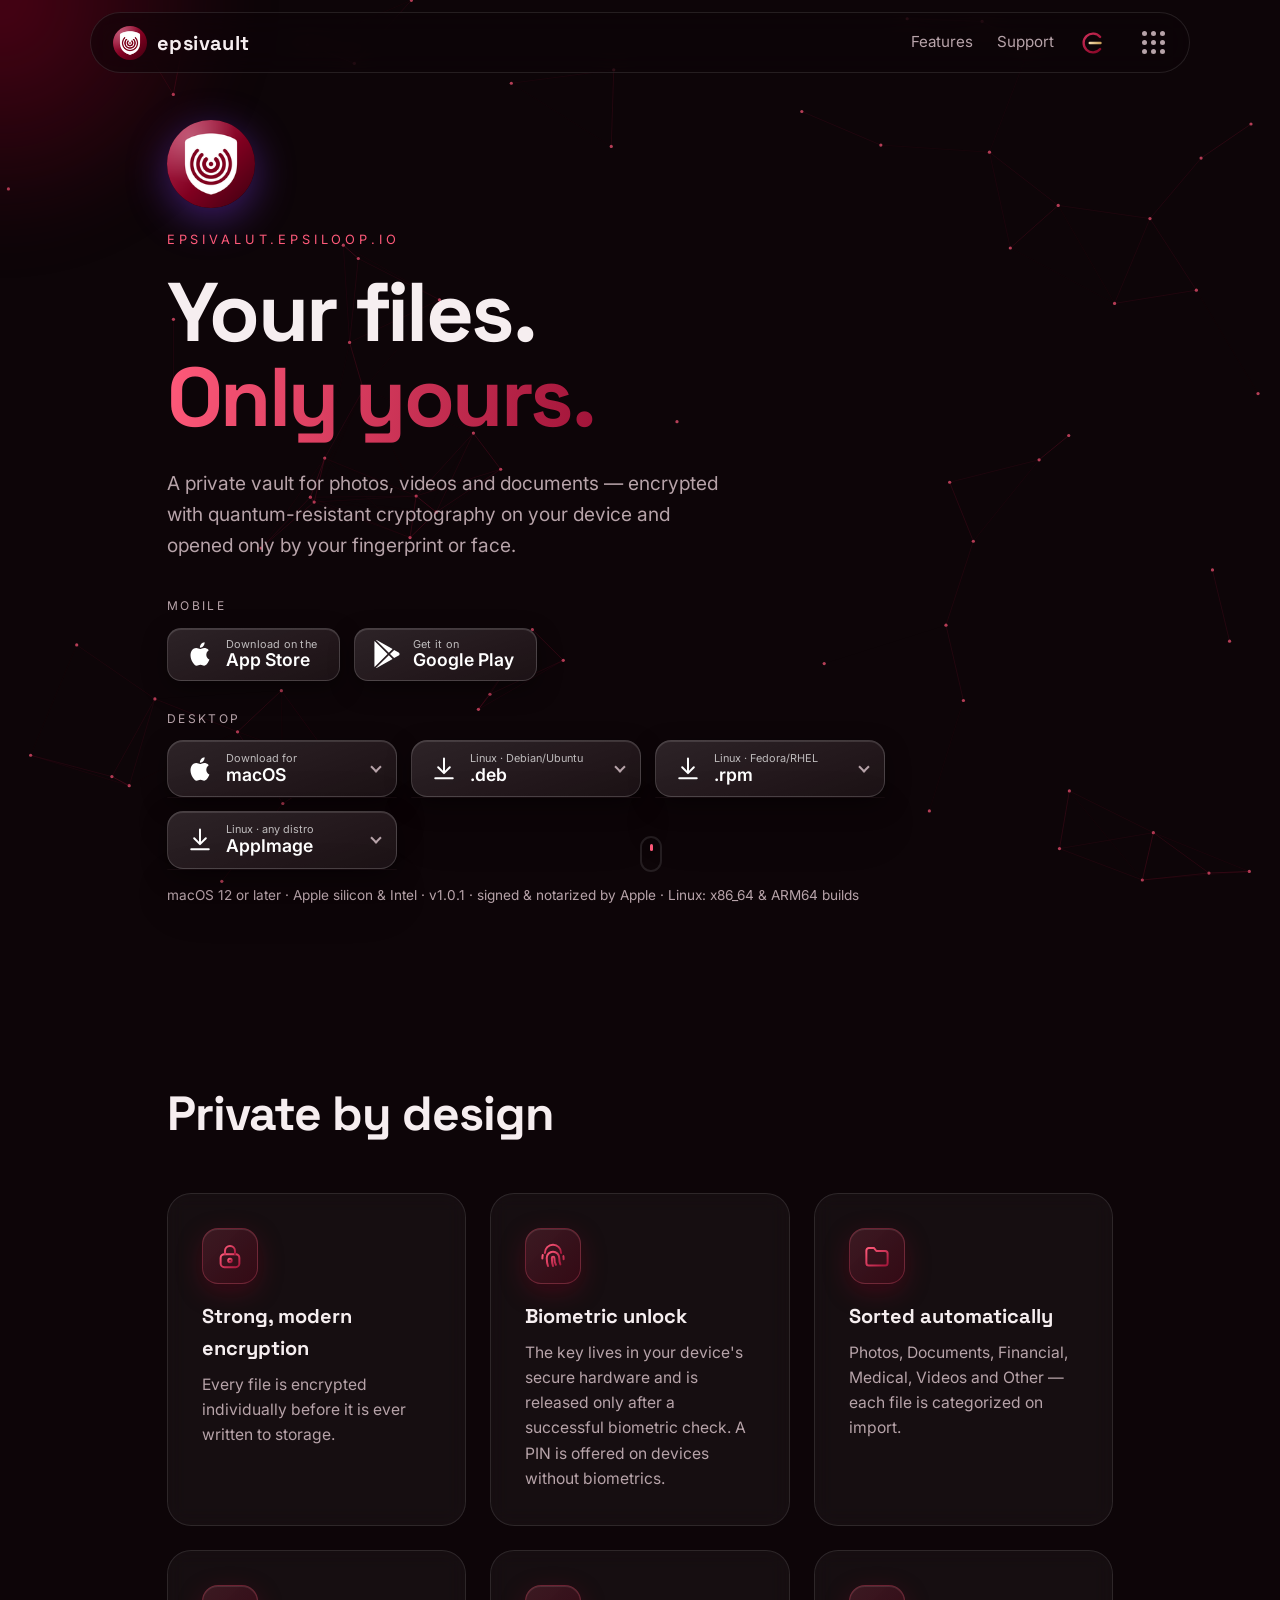
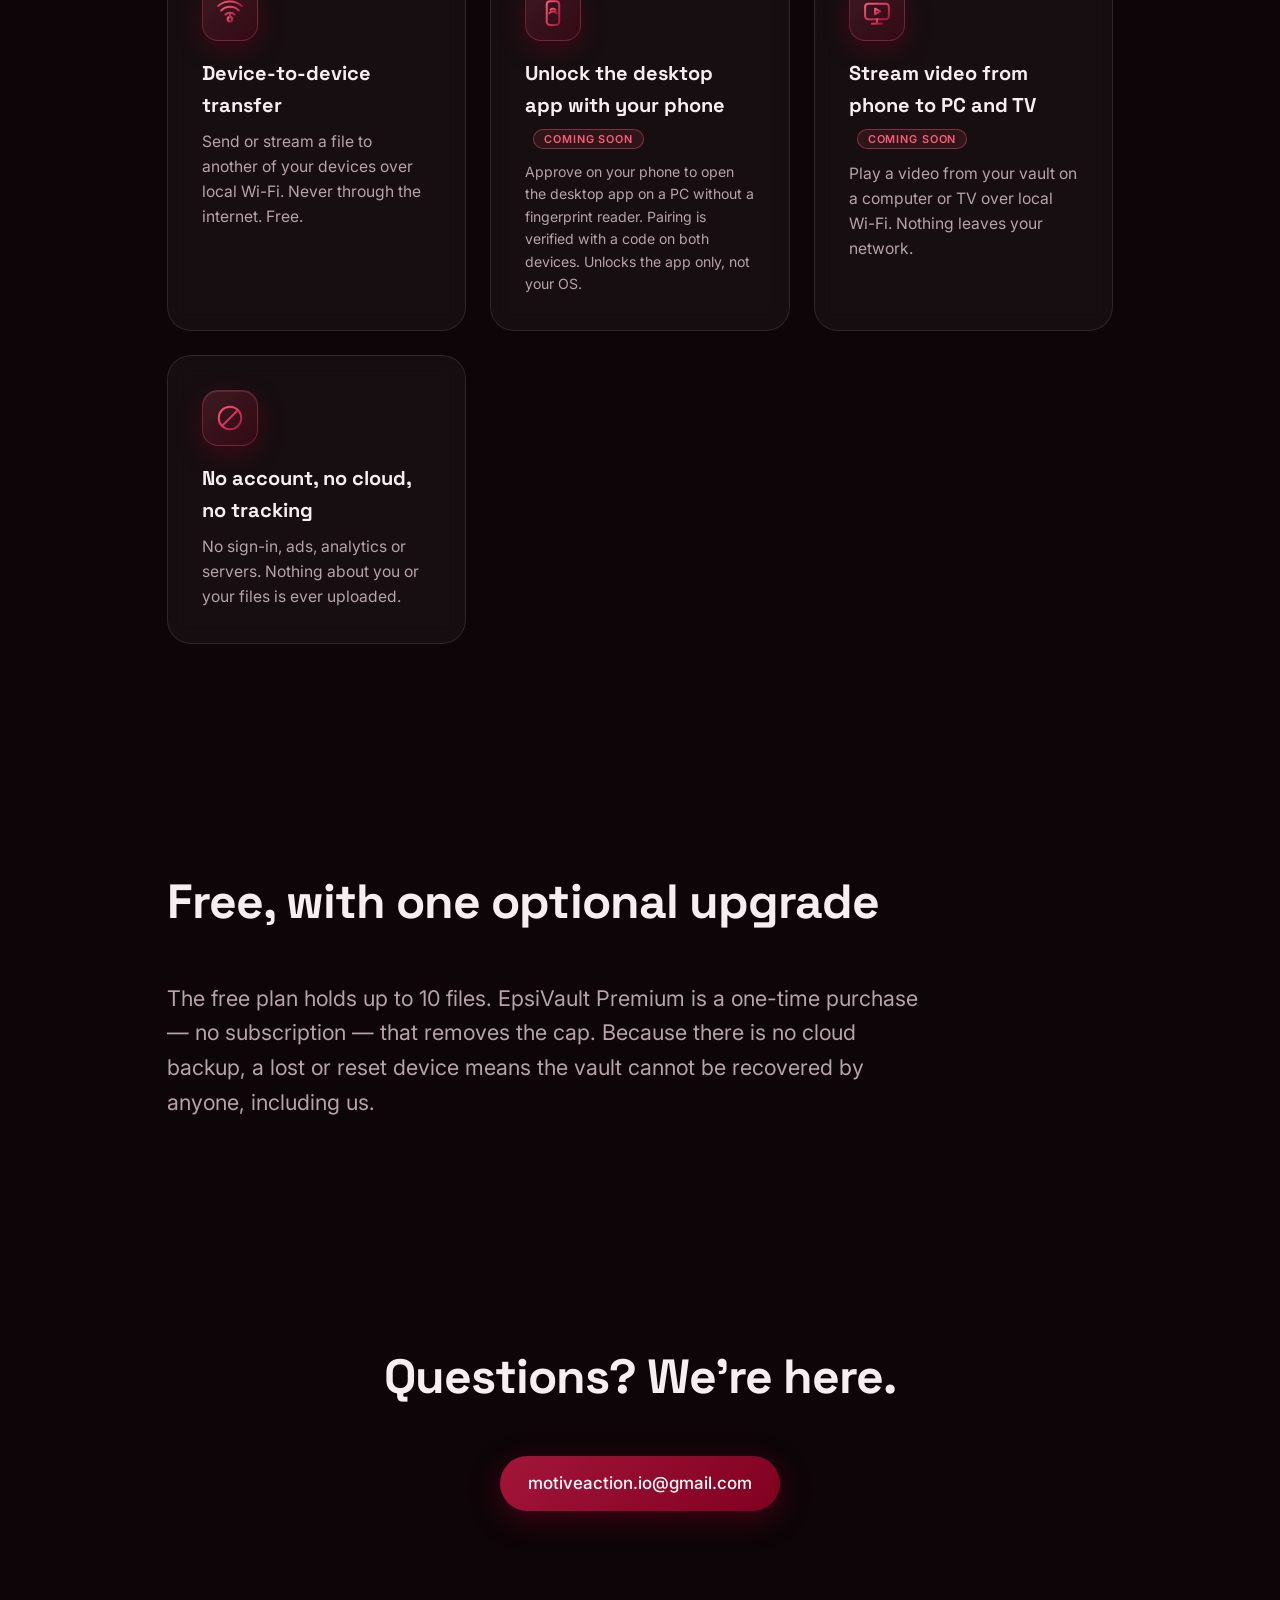
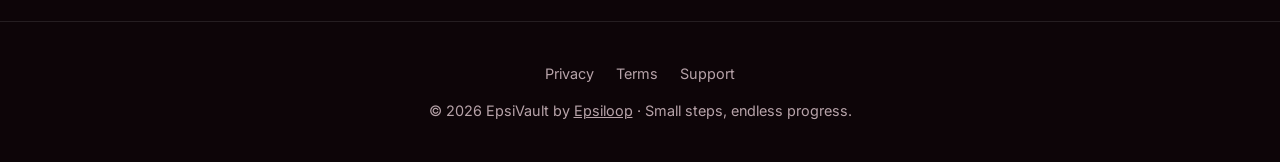
==== commit dbc2fc4f: "add ios link" ====
--- a/index.html
+++ b/index.html
@@ -22,7 +22,7 @@
 <meta name="twitter:description" content="EpsiVault is a private on-device vault with quantum-resistant encryption and biometric unlock.">
 <meta name="twitter:image" content="https://epsivalut.epsiloop.io/og-image.png">
 <link rel="manifest" href="site.webmanifest">
-<script type="application/ld+json">{"@context": "https://schema.org", "@type": "SoftwareApplication", "name": "EpsiVault", "url": "https://epsivalut.epsiloop.io/", "description": "A private on-device vault for photos, videos and documents, encrypted with quantum-resistant cryptography and unlocked by fingerprint or face.", "applicationCategory": "SecurityApplication", "operatingSystem": "Android, macOS, Linux", "softwareVersion": "1.0.1", "image": "https://epsivalut.epsiloop.io/og-image.png", "downloadUrl": "https://github.com/Epsiloop/bio-website/releases/tag/v1.0.1", "offers": {"@type": "Offer", "price": "0", "priceCurrency": "USD"}, "sameAs": ["https://play.google.com/store/apps/details?id=app.softsav.biovault"], "publisher": {"@type": "Organization", "name": "Epsiloop", "url": "https://epsiloop.io/"}}</script>
+<script type="application/ld+json">{"@context": "https://schema.org", "@type": "SoftwareApplication", "name": "EpsiVault", "url": "https://epsivalut.epsiloop.io/", "description": "A private on-device vault for photos, videos and documents, encrypted with quantum-resistant cryptography and unlocked by fingerprint or face.", "applicationCategory": "SecurityApplication", "operatingSystem": "iOS, Android, macOS, Linux", "softwareVersion": "1.0.1", "image": "https://epsivalut.epsiloop.io/og-image.png", "downloadUrl": "https://github.com/Epsiloop/bio-website/releases/tag/v1.0.1", "offers": {"@type": "Offer", "price": "0", "priceCurrency": "USD"}, "sameAs": ["https://apps.apple.com/app/epsivault-private-vault/id6804574880", "https://play.google.com/store/apps/details?id=app.softsav.biovault"], "publisher": {"@type": "Organization", "name": "Epsiloop", "url": "https://epsiloop.io/"}}</script>
 <link rel="icon" href="png/epsivault-64.png" type="image/png">
 <link rel="apple-touch-icon" href="png/epsivault-180.png">
 <link rel="preconnect" href="https://fonts.googleapis.com">
@@ -56,14 +56,18 @@
     <p class="eyebrow reveal">epsivalut.epsiloop.io</p>
     <h1 class="reveal product">Your files.<br><span class="grad">Only yours.</span></h1>
     <p class="lead reveal">A private vault for photos, videos and documents — encrypted with quantum-resistant cryptography on your device and opened only by your fingerprint or face.</p>
-    <div class="cta reveal">
+    <div class="cta-groups reveal">
+    <div class="cta-group"><p class="cta-label">Mobile</p><div class="cta">
+      <a href="https://apps.apple.com/app/epsivault-private-vault/id6804574880" class="store" aria-label="Download on the App Store" target="_blank" rel="noopener"><svg viewBox="0 0 24 24" fill="currentColor" aria-hidden="true"><path d="M18.71 19.5c-.83 1.24-1.71 2.45-3.05 2.47-1.34.03-1.77-.79-3.29-.79-1.53 0-2 .77-3.27.82-1.31.05-2.3-1.32-3.14-2.53C4.25 17 2.94 12.45 4.7 9.39c.87-1.52 2.43-2.48 4.12-2.51 1.28-.02 2.5.87 3.29.87.78 0 2.26-1.07 3.8-.91.65.03 2.47.26 3.64 1.98-.09.06-2.17 1.28-2.15 3.81.03 3.02 2.65 4.03 2.68 4.04-.03.07-.42 1.44-1.38 2.83M13 3.5c.73-.83 1.94-1.46 2.94-1.5.13 1.17-.34 2.35-1.04 3.19-.69.85-1.83 1.51-2.95 1.42-.15-1.15.41-2.35 1.05-3.11z"/></svg><span><small>Download on the</small><b>App Store</b></span></a>
+      <a href="https://play.google.com/store/apps/details?id=app.softsav.biovault" class="store" aria-label="Get it on Google Play" target="_blank" rel="noopener"><svg viewBox="0 0 24 24" fill="currentColor" aria-hidden="true"><path d="M22.018 13.298l-3.919 2.218-3.515-3.493 3.543-3.521 3.891 2.202a1.49 1.49 0 0 1 0 2.594zM1.337.924a1.486 1.486 0 0 0-.112.568v21.017c0 .217.045.419.124.6l11.155-11.087L1.337.924zm12.207 10.065l3.258-3.238L3.45.195a1.466 1.466 0 0 0-.946-.179l11.04 10.973zm0 2.067L2.504 23.986a1.466 1.466 0 0 0 .946-.181l13.355-7.551-3.261-3.198z"/></svg><span><small>Get it on</small><b>Google Play</b></span></a>
+    </div></div>
+    <div class="cta-group"><p class="cta-label">Desktop</p><div class="cta">
       <div class="dl" tabindex="0" role="group" aria-label="Download macOS">
         <div class="dl-head"><svg viewBox="0 0 24 24" fill="currentColor" aria-hidden="true"><path d="M18.71 19.5c-.83 1.24-1.71 2.45-3.05 2.47-1.34.03-1.77-.79-3.29-.79-1.53 0-2 .77-3.27.82-1.31.05-2.3-1.32-3.14-2.53C4.25 17 2.94 12.45 4.7 9.39c.87-1.52 2.43-2.48 4.12-2.51 1.28-.02 2.5.87 3.29.87.78 0 2.26-1.07 3.8-.91.65.03 2.47.26 3.64 1.98-.09.06-2.17 1.28-2.15 3.81.03 3.02 2.65 4.03 2.68 4.04-.03.07-.42 1.44-1.38 2.83M13 3.5c.73-.83 1.94-1.46 2.94-1.5.13 1.17-.34 2.35-1.04 3.19-.69.85-1.83 1.51-2.95 1.42-.15-1.15.41-2.35 1.05-3.11z"/></svg><span><small>Download for</small><b>macOS</b></span><i class="chev" aria-hidden="true"></i></div>
         <div class="dl-opts"><div>
           <a href="https://github.com/Epsiloop/bio-website/releases/download/v1.0.1/BioVault-1.0.1.dmg" download><span><b>Universal</b><small>Apple silicon &amp; Intel · .dmg</small></span><em>52 MB</em><svg viewBox="0 0 24 24" fill="none" stroke="currentColor" stroke-width="1.7" stroke-linecap="round" stroke-linejoin="round" aria-hidden="true"><path d="M12 3v12M7 10.5l5 5 5-5M4.5 20h15"/></svg></a>
         </div></div>
       </div>
-      <a href="https://play.google.com/store/apps/details?id=app.softsav.biovault" class="store" aria-label="Get it on Google Play" target="_blank" rel="noopener"><svg viewBox="0 0 24 24" fill="currentColor" aria-hidden="true"><path d="M22.018 13.298l-3.919 2.218-3.515-3.493 3.543-3.521 3.891 2.202a1.49 1.49 0 0 1 0 2.594zM1.337.924a1.486 1.486 0 0 0-.112.568v21.017c0 .217.045.419.124.6l11.155-11.087L1.337.924zm12.207 10.065l3.258-3.238L3.45.195a1.466 1.466 0 0 0-.946-.179l11.04 10.973zm0 2.067L2.504 23.986a1.466 1.466 0 0 0 .946-.181l13.355-7.551-3.261-3.198z"/></svg><span><small>Get it on</small><b>Google Play</b></span></a>
       <div class="dl" tabindex="0" role="group" aria-label="Download .deb">
         <div class="dl-head"><svg viewBox="0 0 24 24" fill="none" stroke="currentColor" stroke-width="1.7" stroke-linecap="round" stroke-linejoin="round" aria-hidden="true"><path d="M12 3v12M7 10.5l5 5 5-5M4.5 20h15"/></svg><span><small>Linux · Debian/Ubuntu</small><b>.deb</b></span><i class="chev" aria-hidden="true"></i></div>
         <div class="dl-opts"><div>
@@ -85,8 +89,9 @@
           <a href="https://github.com/Epsiloop/bio-website/releases/download/v1.0.1/BioVault-1.0.1-aarch64.AppImage" download><span><b>ARM64</b><small>aarch64</small></span><em>15.6 MB</em><svg viewBox="0 0 24 24" fill="none" stroke="currentColor" stroke-width="1.7" stroke-linecap="round" stroke-linejoin="round" aria-hidden="true"><path d="M12 3v12M7 10.5l5 5 5-5M4.5 20h15"/></svg></a>
         </div></div>
       </div>
+    </div></div>
     </div>
-    <p class="dl-note reveal">macOS 12 or later · Apple silicon &amp; Intel · v1.0.1 · signed &amp; notarized by Apple · Linux: x86_64 &amp; ARM64 builds — hover a button to pick your version</p>
+    <p class="dl-note reveal">macOS 12 or later · Apple silicon &amp; Intel · v1.0.1 · signed &amp; notarized by Apple · Linux: x86_64 &amp; ARM64 builds</p>
     <div class="scroll" aria-hidden="true"></div>
   </section>
 
--- a/style.css
+++ b/style.css
@@ -25,6 +25,10 @@
 @keyframes shine{to{background-position:200% center}}
 .lead{max-width:560px;color:var(--mute);margin:28px 0 36px;font-size:1.2rem}
 .cta{display:flex;gap:14px;flex-wrap:wrap}
+.cta-groups{display:flex;flex-direction:column;gap:28px}
+.cta-label{color:var(--mute);letter-spacing:.2em;text-transform:uppercase;font-size:.75rem;margin-bottom:12px}
+.center .cta-groups,.center .cta-group{align-items:center}
+.center .cta{justify-content:center}
 .dl-note{color:var(--mute);font-size:.85rem;margin-top:16px}
 .scroll{position:absolute;bottom:28px;left:50%;width:22px;height:36px;border:2px solid var(--line);border-radius:12px}
 .scroll::after{content:"";position:absolute;left:50%;top:6px;width:3px;height:7px;margin-left:-1.5px;background:var(--pink);border-radius:2px;animation:wheel 1.6s infinite}
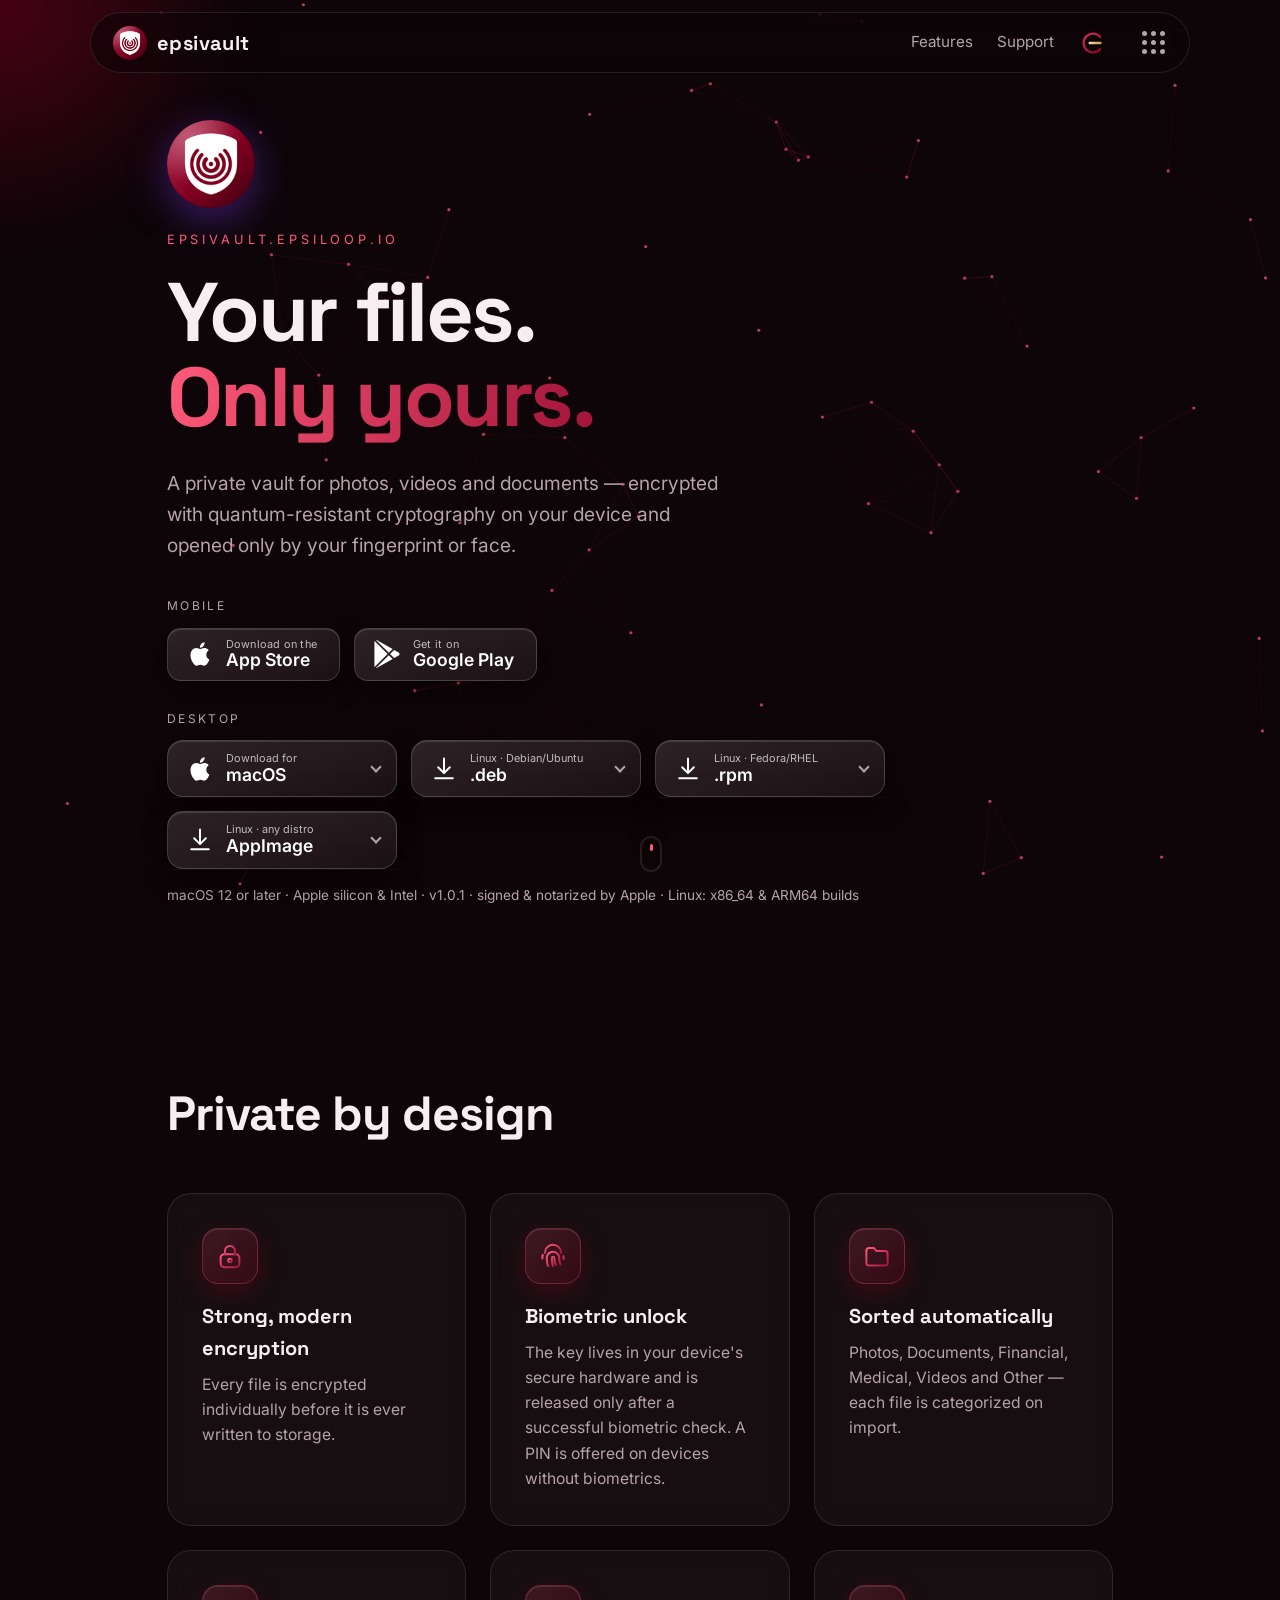
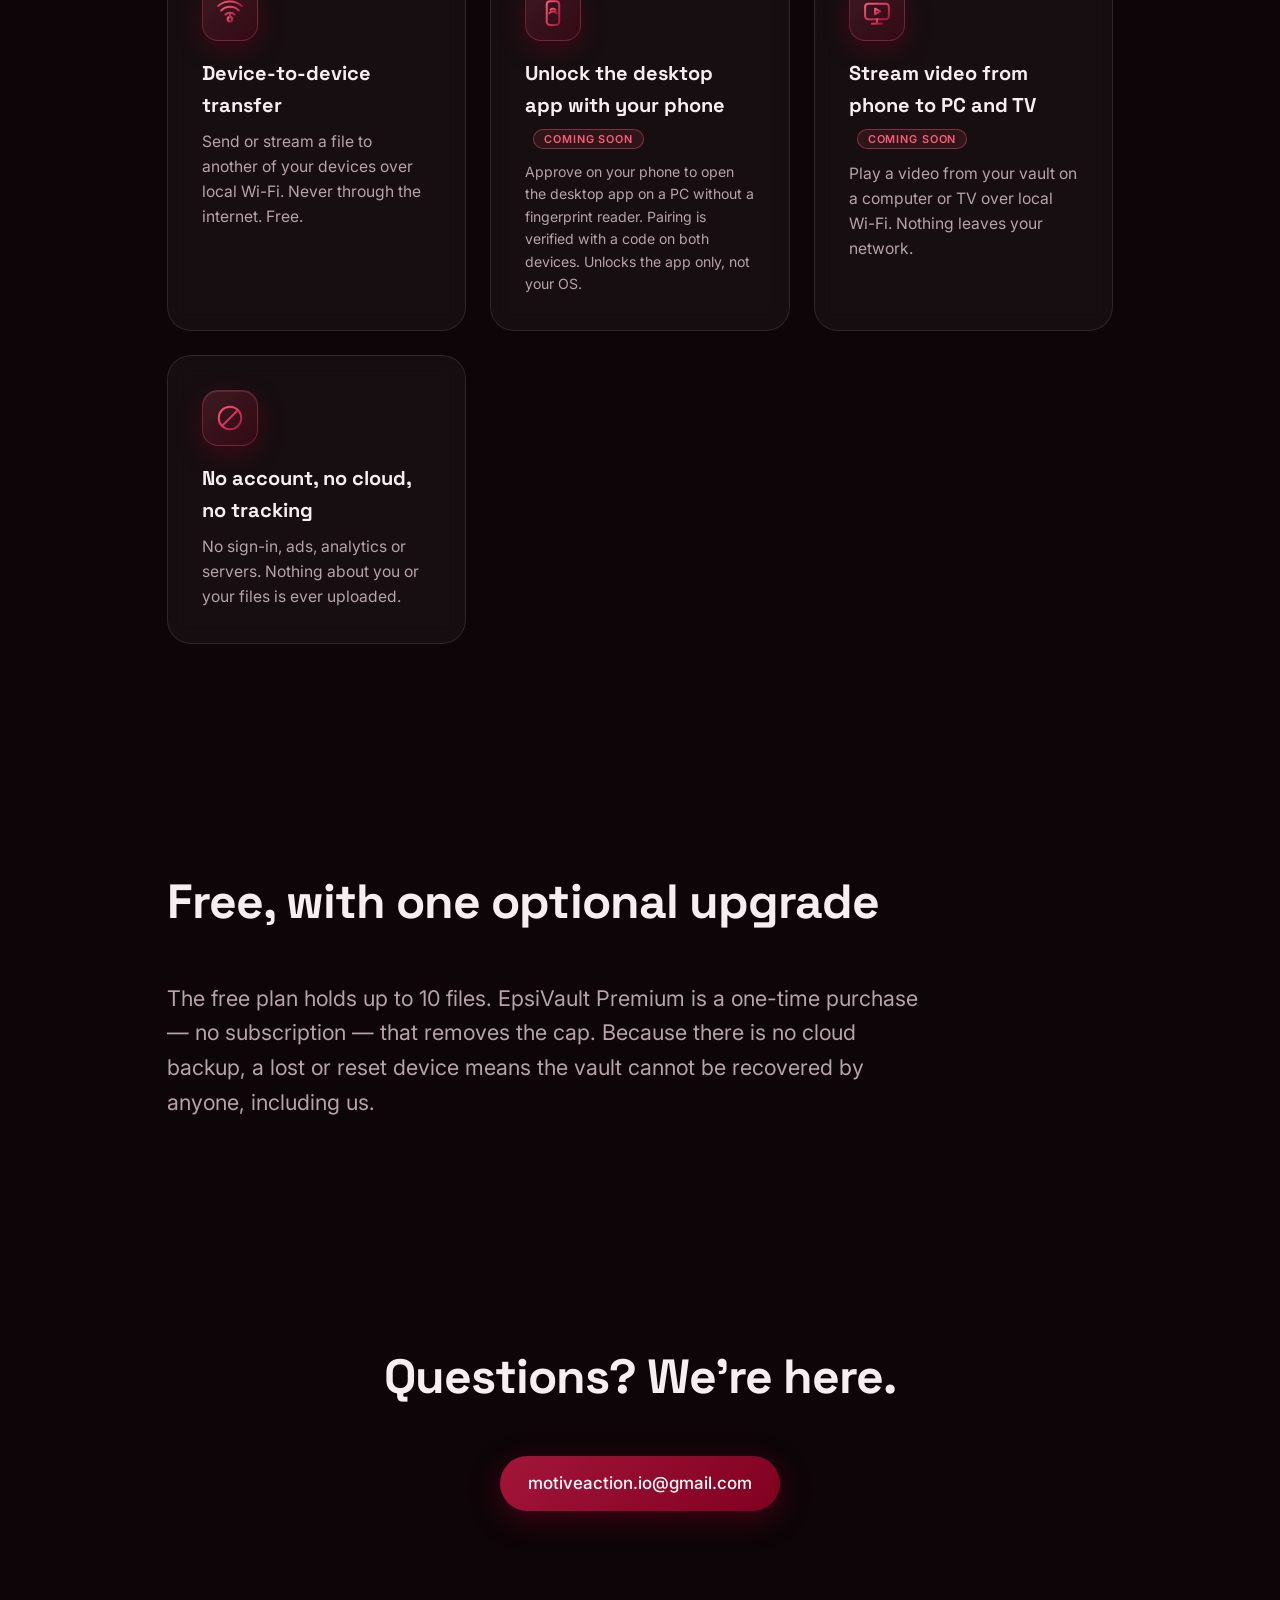
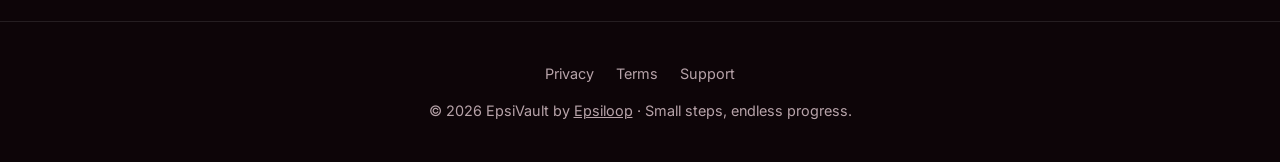
==== commit c358ab64: "fix typo" ====
--- a/index.html
+++ b/index.html
@@ -6,23 +6,23 @@
 <title>EpsiVault — Your files. Only yours.</title>
 <meta name="description" content="EpsiVault is a private on-device vault with quantum-resistant encryption and biometric unlock.">
 <meta name="theme-color" content="#800020">
-<link rel="canonical" href="https://epsivalut.epsiloop.io/">
+<link rel="canonical" href="https://epsivault.epsiloop.io/">
 <meta name="robots" content="index,follow,max-image-preview:large">
 <meta property="og:type" content="website">
 <meta property="og:site_name" content="EpsiVault">
 <meta property="og:title" content="EpsiVault — Your files. Only yours.">
 <meta property="og:description" content="EpsiVault is a private on-device vault with quantum-resistant encryption and biometric unlock.">
-<meta property="og:url" content="https://epsivalut.epsiloop.io/">
-<meta property="og:image" content="https://epsivalut.epsiloop.io/og-image.png">
+<meta property="og:url" content="https://epsivault.epsiloop.io/">
+<meta property="og:image" content="https://epsivault.epsiloop.io/og-image.png">
 <meta property="og:image:width" content="1200">
 <meta property="og:image:height" content="630">
 <meta property="og:locale" content="en_US">
 <meta name="twitter:card" content="summary_large_image">
 <meta name="twitter:title" content="EpsiVault — Your files. Only yours.">
 <meta name="twitter:description" content="EpsiVault is a private on-device vault with quantum-resistant encryption and biometric unlock.">
-<meta name="twitter:image" content="https://epsivalut.epsiloop.io/og-image.png">
+<meta name="twitter:image" content="https://epsivault.epsiloop.io/og-image.png">
 <link rel="manifest" href="site.webmanifest">
-<script type="application/ld+json">{"@context": "https://schema.org", "@type": "SoftwareApplication", "name": "EpsiVault", "url": "https://epsivalut.epsiloop.io/", "description": "A private on-device vault for photos, videos and documents, encrypted with quantum-resistant cryptography and unlocked by fingerprint or face.", "applicationCategory": "SecurityApplication", "operatingSystem": "iOS, Android, macOS, Linux", "softwareVersion": "1.0.1", "image": "https://epsivalut.epsiloop.io/og-image.png", "downloadUrl": "https://github.com/Epsiloop/bio-website/releases/tag/v1.0.1", "offers": {"@type": "Offer", "price": "0", "priceCurrency": "USD"}, "sameAs": ["https://apps.apple.com/app/epsivault-private-vault/id6804574880", "https://play.google.com/store/apps/details?id=app.softsav.biovault"], "publisher": {"@type": "Organization", "name": "Epsiloop", "url": "https://epsiloop.io/"}}</script>
+<script type="application/ld+json">{"@context": "https://schema.org", "@type": "SoftwareApplication", "name": "EpsiVault", "url": "https://epsivault.epsiloop.io/", "description": "A private on-device vault for photos, videos and documents, encrypted with quantum-resistant cryptography and unlocked by fingerprint or face.", "applicationCategory": "SecurityApplication", "operatingSystem": "iOS, Android, macOS, Linux", "softwareVersion": "1.0.1", "image": "https://epsivault.epsiloop.io/og-image.png", "downloadUrl": "https://github.com/Epsiloop/bio-website/releases/tag/v1.0.1", "offers": {"@type": "Offer", "price": "0", "priceCurrency": "USD"}, "sameAs": ["https://apps.apple.com/app/epsivault-private-vault/id6804574880", "https://play.google.com/store/apps/details?id=app.softsav.biovault"], "publisher": {"@type": "Organization", "name": "Epsiloop", "url": "https://epsiloop.io/"}}</script>
 <link rel="icon" href="png/epsivault-64.png" type="image/png">
 <link rel="apple-touch-icon" href="png/epsivault-180.png">
 <link rel="preconnect" href="https://fonts.googleapis.com">
@@ -43,7 +43,7 @@
       <button class="apps-btn" aria-label="Our projects" aria-haspopup="true" aria-expanded="false"><i></i><i></i><i></i><i></i><i></i><i></i><i></i><i></i><i></i></button>
       <div class="apps-menu" role="menu">
         <a href="https://motiveaction.epsiloop.io" role="menuitem"><img src="apps/motiveaction.png" alt="" width="56" height="56">Motiveaction</a>
-        <a href="https://epsivalut.epsiloop.io" role="menuitem"><img src="apps/epsivault.png" alt="" width="56" height="56">EpsiVault</a>
+        <a href="https://epsivault.epsiloop.io" role="menuitem"><img src="apps/epsivault.png" alt="" width="56" height="56">EpsiVault</a>
         <a href="https://fraym.epsiloop.io" role="menuitem"><img src="apps/fraym.png" alt="" width="56" height="56">Fraym</a>
       </div>
     </div>
@@ -53,7 +53,7 @@
 <main id="top">
   <section class="hero">
     <img class="hero-ico reveal" src="png/epsivault-128.png" alt="EpsiVault" width="88" height="88">
-    <p class="eyebrow reveal">epsivalut.epsiloop.io</p>
+    <p class="eyebrow reveal">epsivault.epsiloop.io</p>
     <h1 class="reveal product">Your files.<br><span class="grad">Only yours.</span></h1>
     <p class="lead reveal">A private vault for photos, videos and documents — encrypted with quantum-resistant cryptography on your device and opened only by your fingerprint or face.</p>
     <div class="cta-groups reveal">
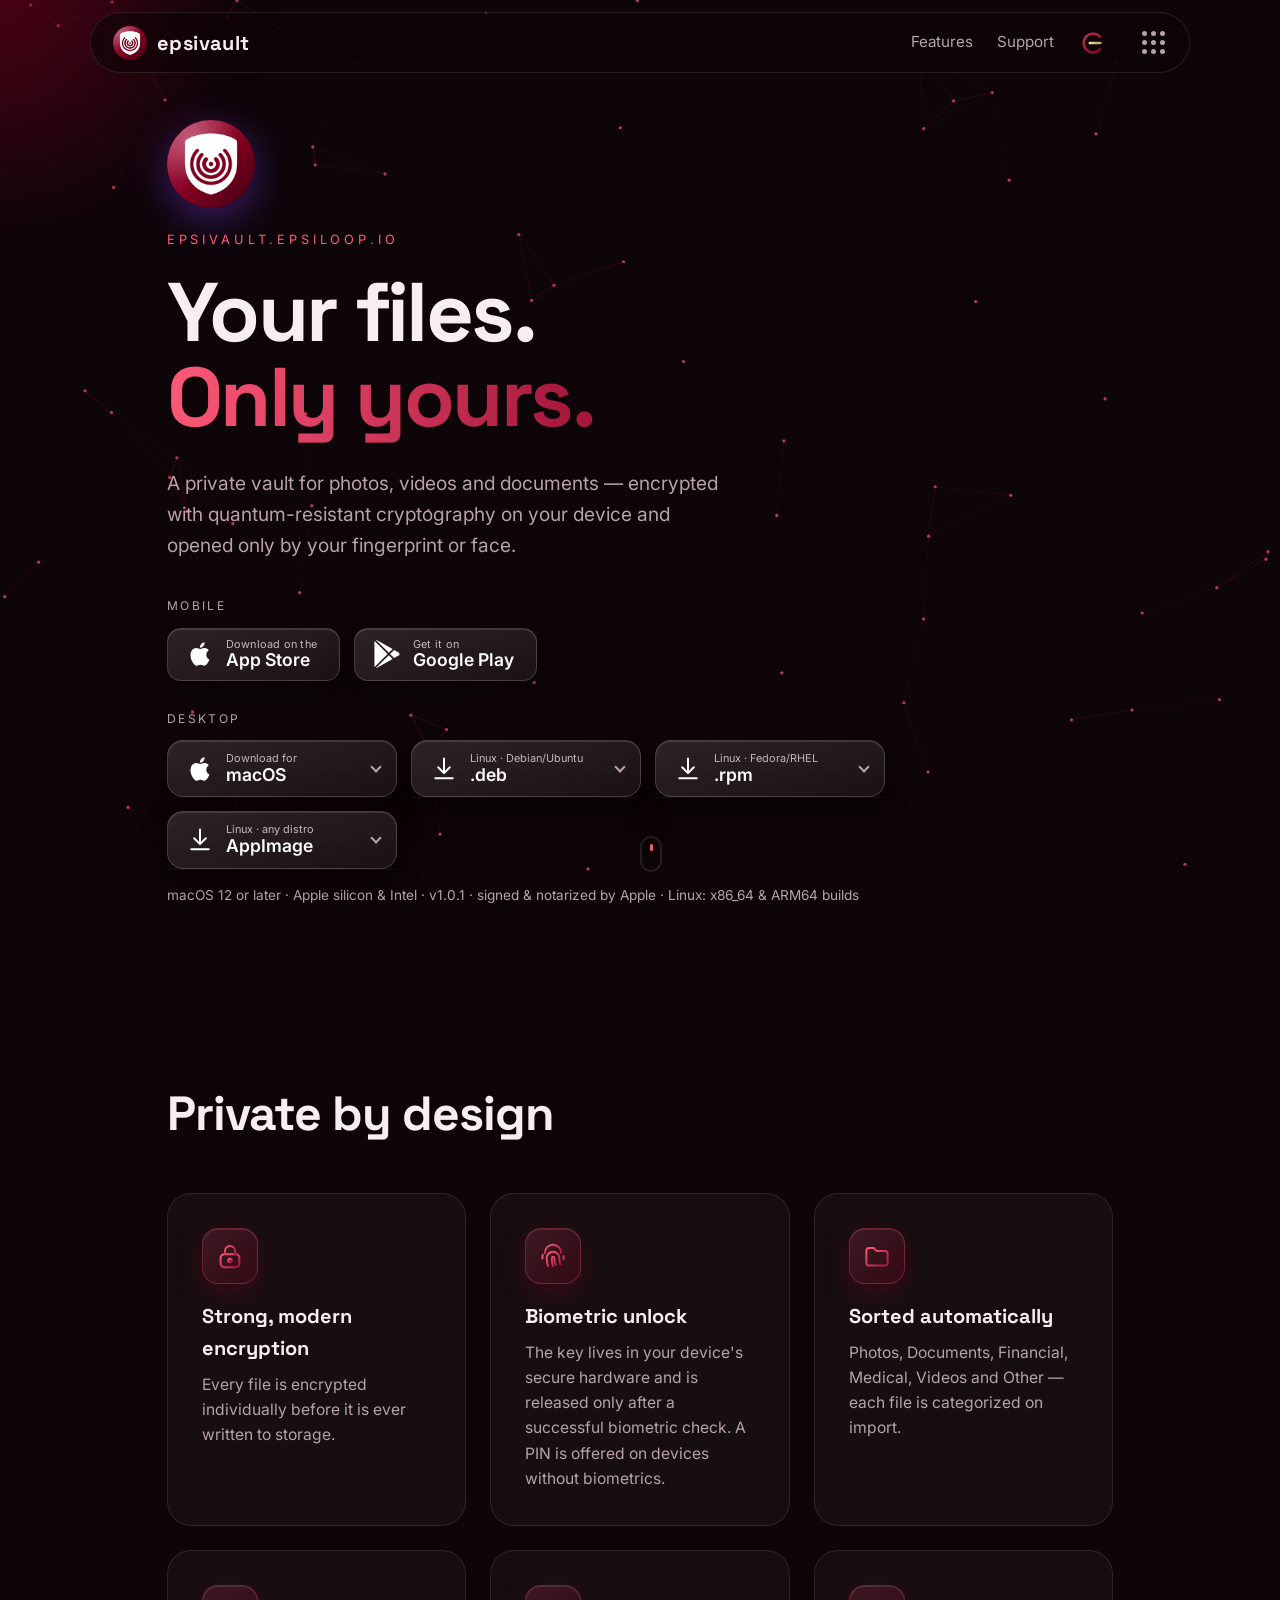
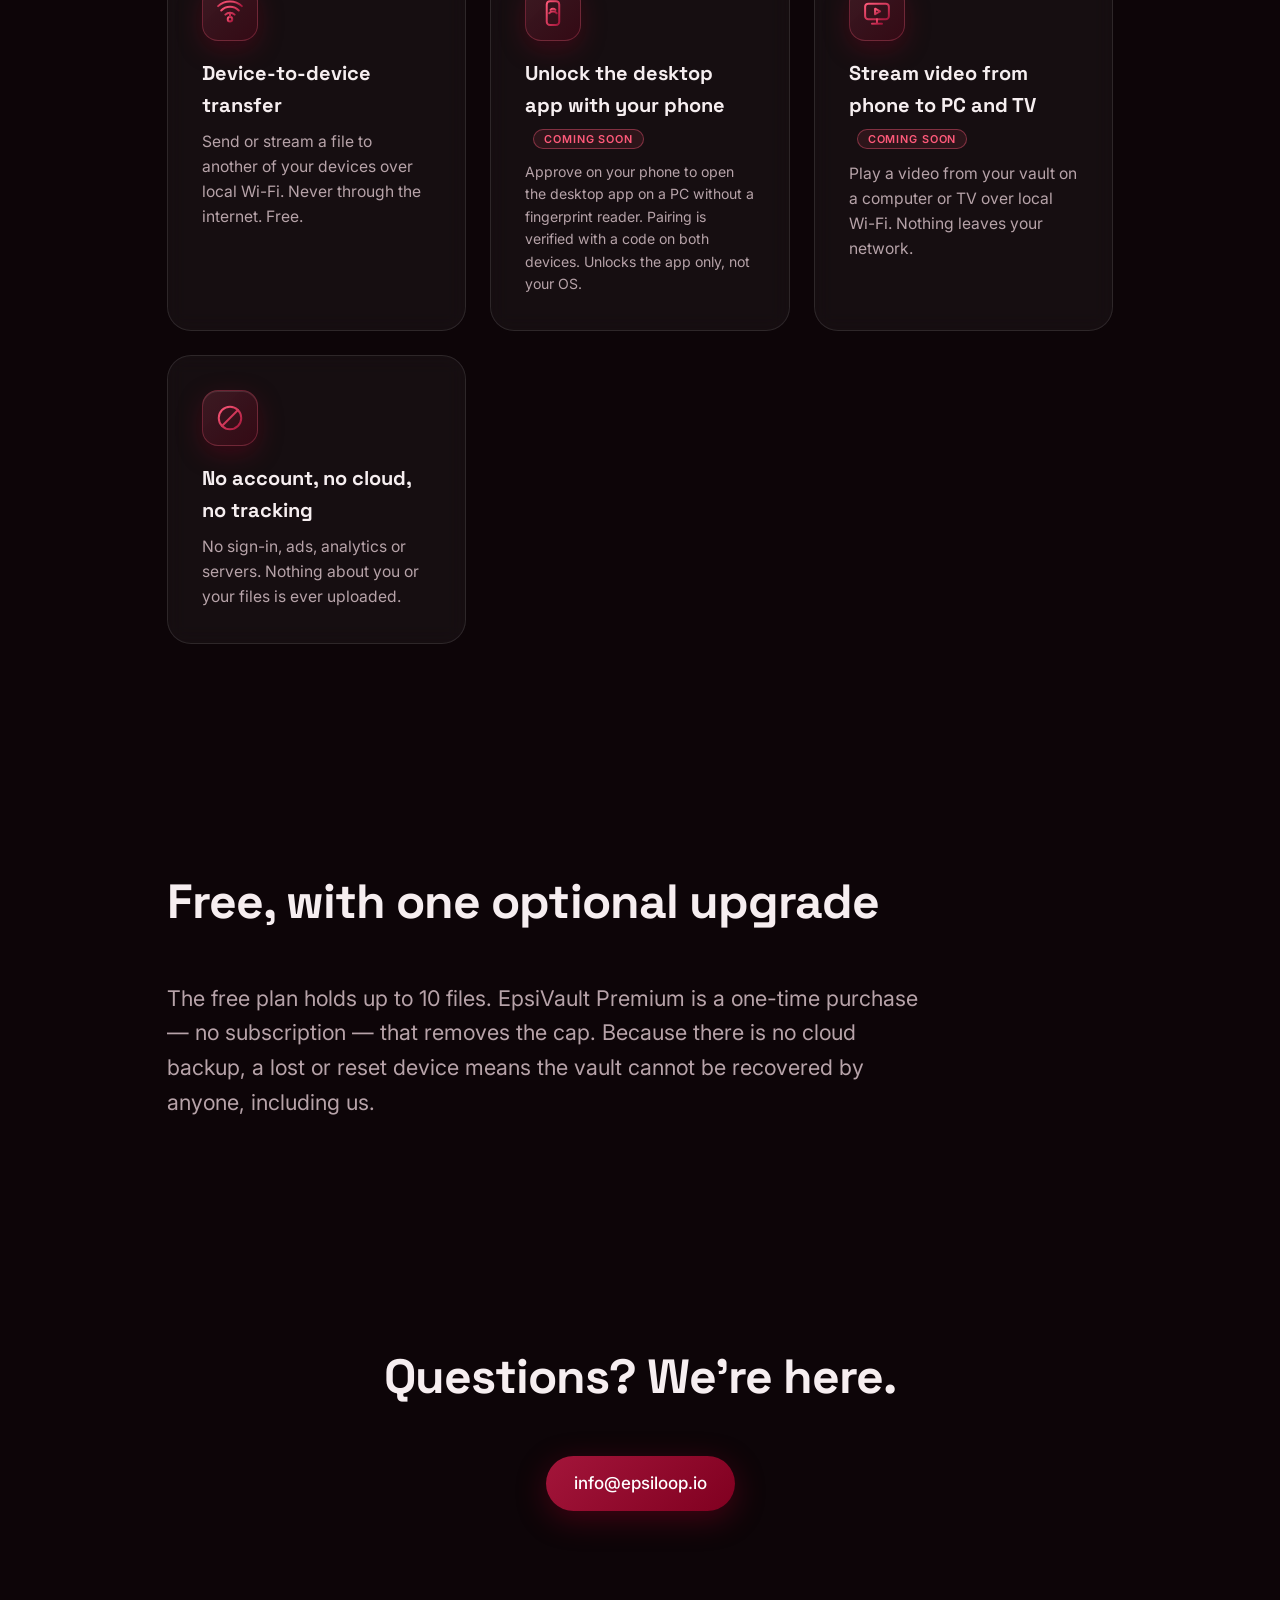
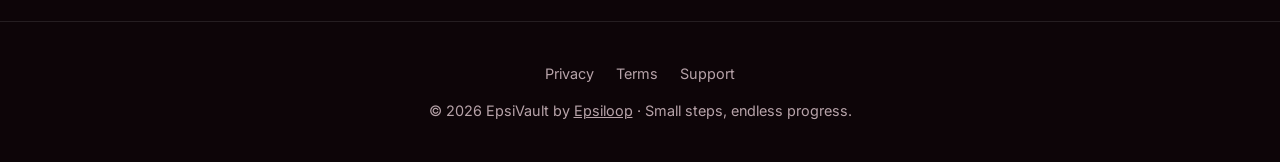
==== commit a76a7296: "fix email" ====
--- a/index.html
+++ b/index.html
@@ -107,7 +107,7 @@
 
   <section id="contact" class="section center">
     <h2 class="reveal">Questions? We're here.</h2>
-    <a class="btn reveal" href="mailto:motiveaction.io@gmail.com">motiveaction.io@gmail.com</a>
+    <a class="btn reveal" href="mailto:info@epsiloop.io">info@epsiloop.io</a>
   </section>
 </main>
 
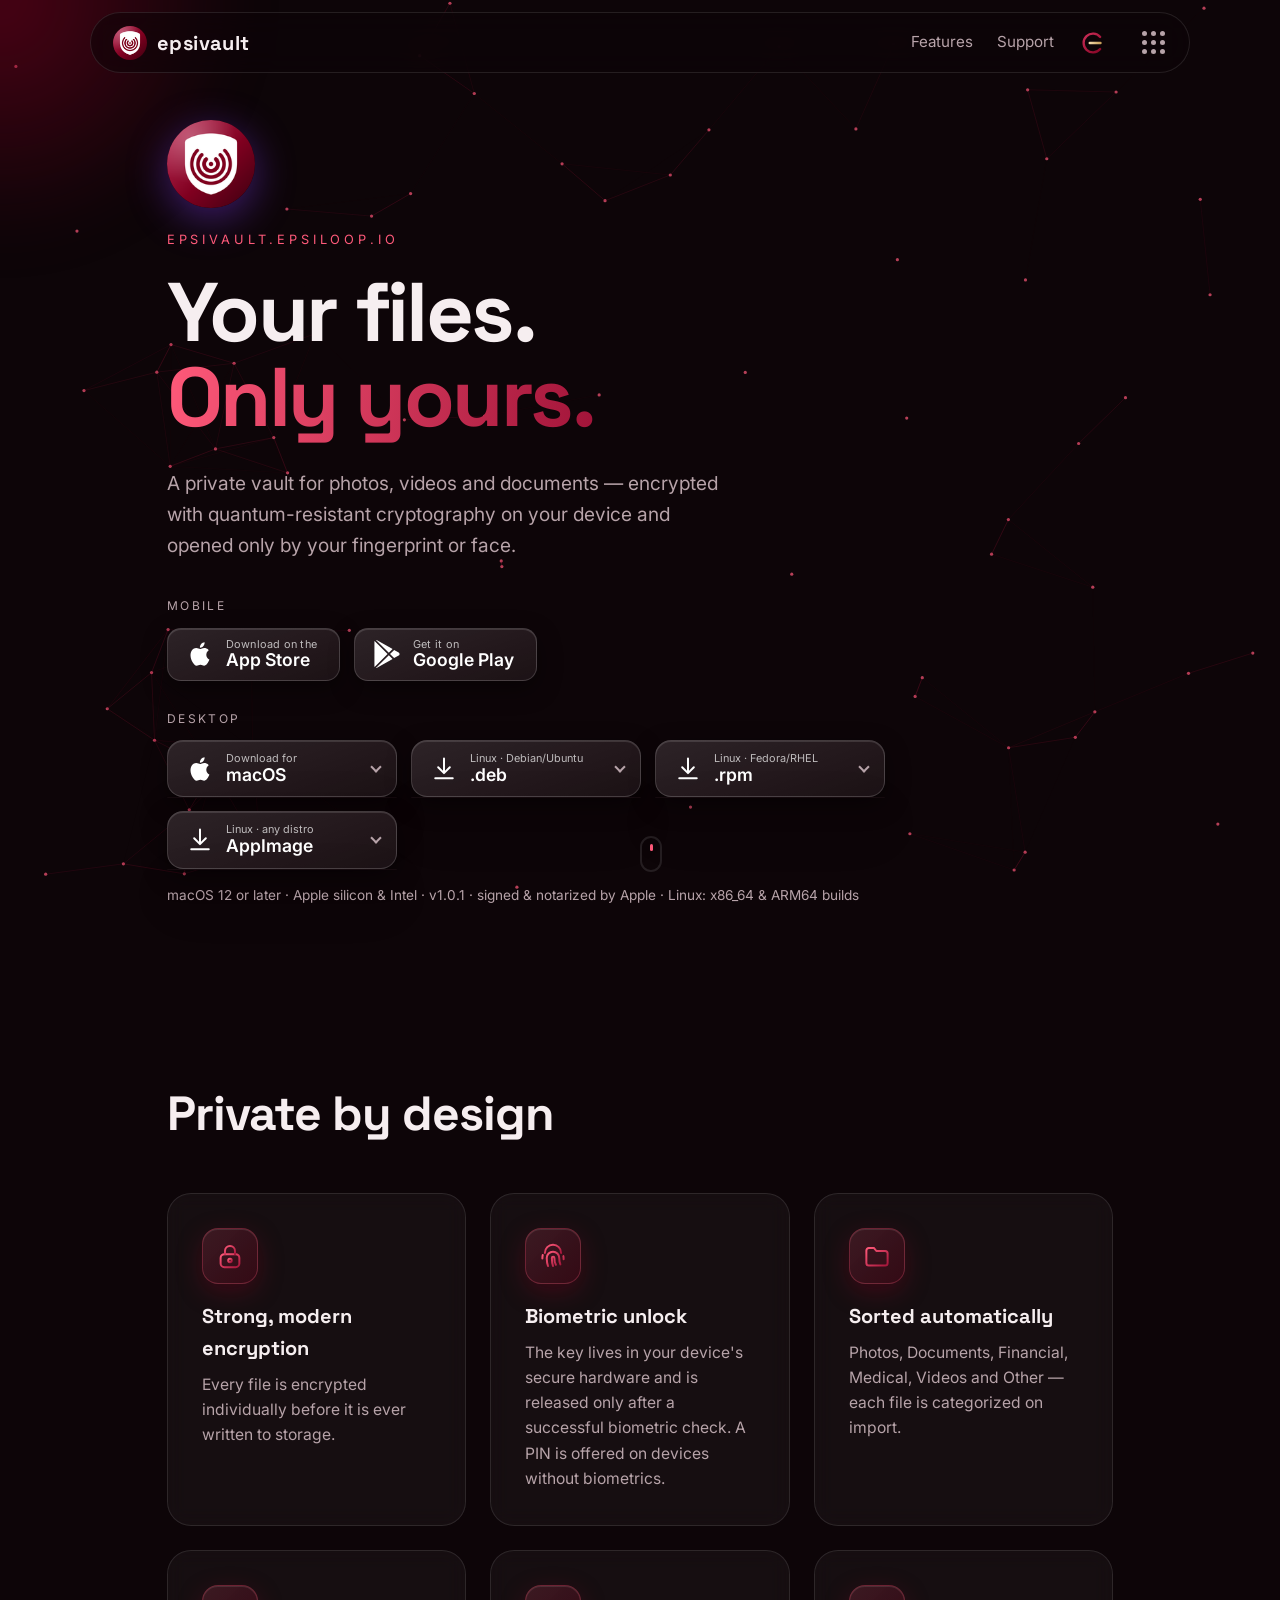
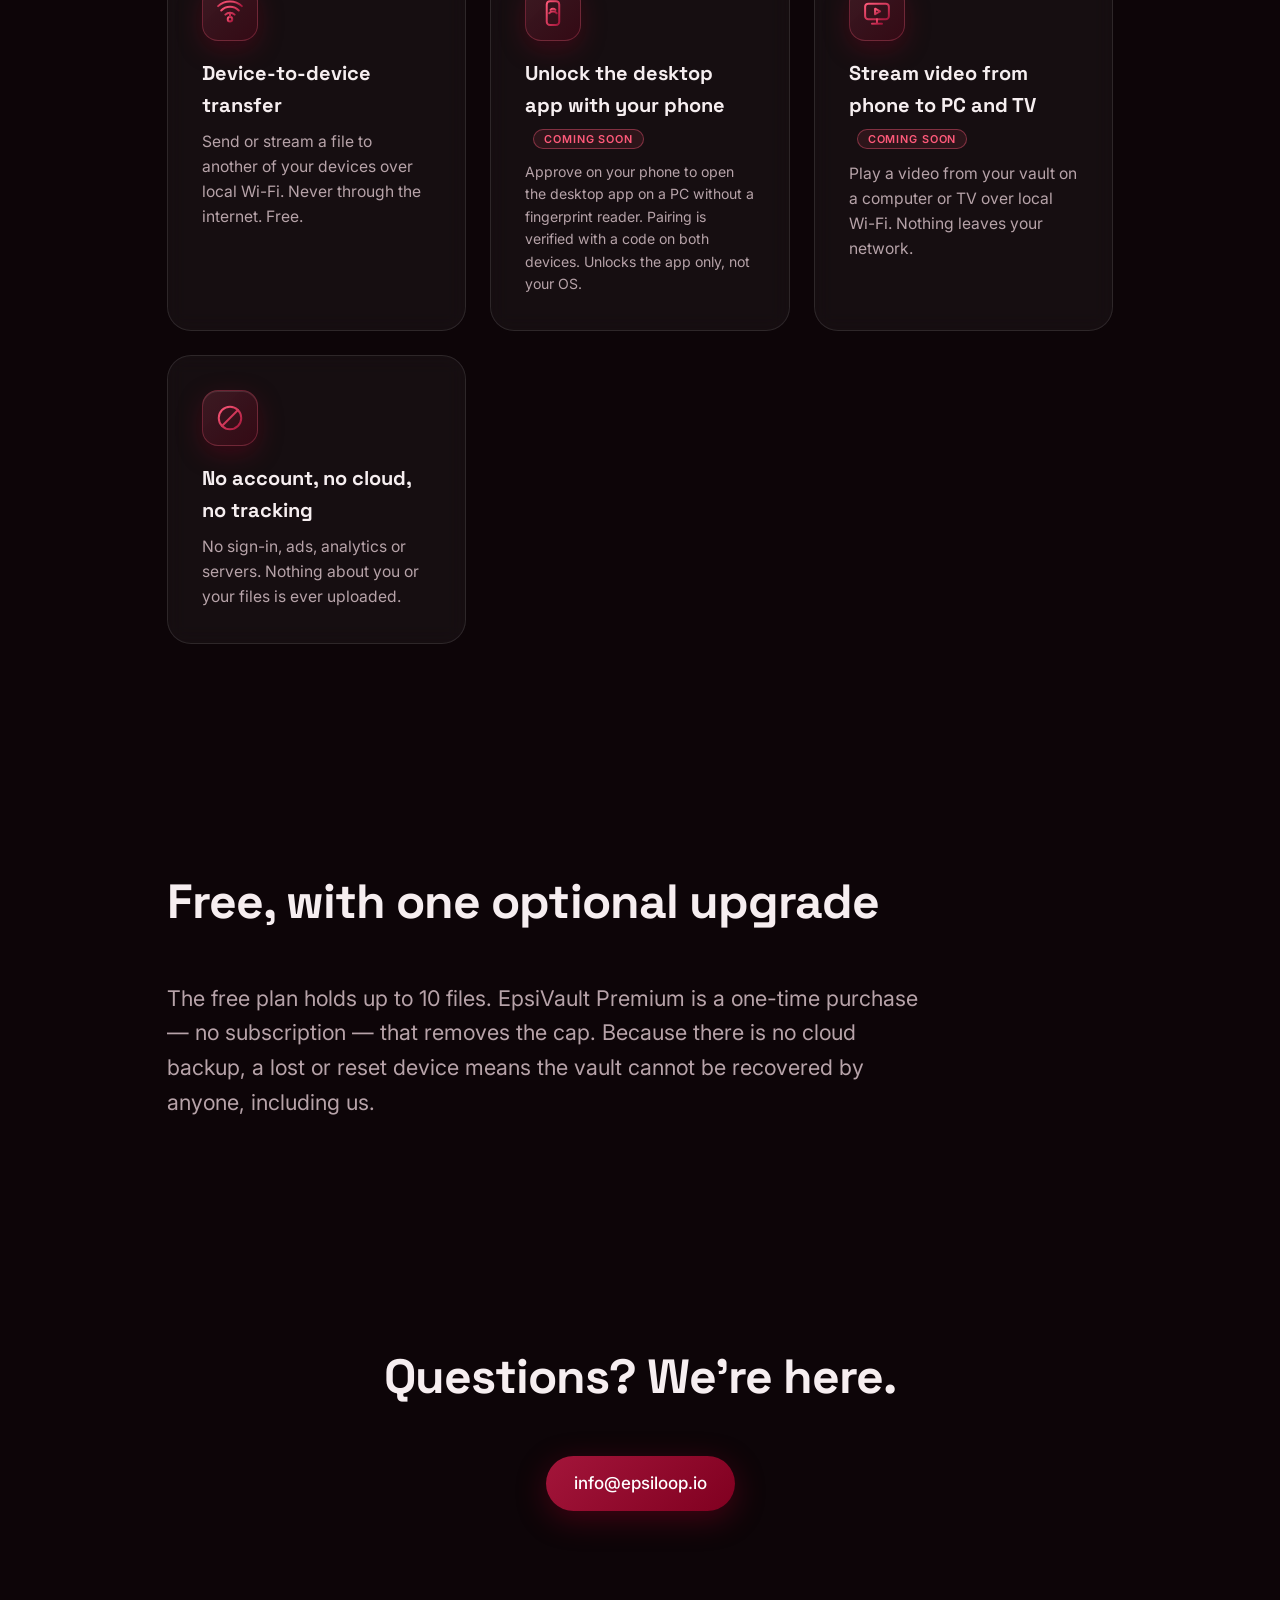
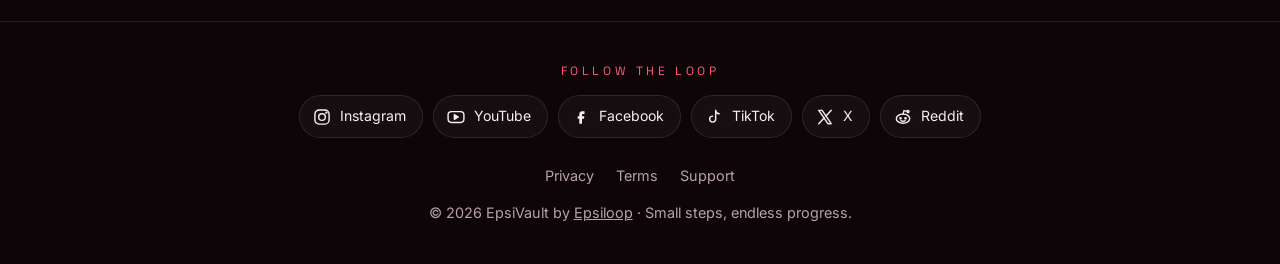
==== commit 080583ef: "add new social links" ====
--- a/index.html
+++ b/index.html
@@ -112,7 +112,8 @@
 </main>
 
 <footer>
-  <div class="links"><a href="privacy.html">Privacy</a><a href="terms.html">Terms</a><a href="support.html">Support</a></div>
+  <div class="social-wrap"><p class="social-title">Follow the loop</p><div class="social"><a href="https://www.instagram.com/epsiloop.io" target="_blank" rel="noopener noreferrer" style="--c:#e1306c" aria-label="Epsiloop on Instagram"><svg viewBox="0 0 24 24" fill="none" stroke="currentColor" stroke-width="1.7" stroke-linecap="round" stroke-linejoin="round" aria-hidden="true"><rect x="3.5" y="3.5" width="17" height="17" rx="5"/><circle cx="12" cy="12" r="4"/><circle cx="17.3" cy="6.7" r=".6" fill="currentColor"/></svg><span>Instagram</span></a><a href="https://www.youtube.com/@epsiloop" target="_blank" rel="noopener noreferrer" style="--c:#ff2d2d" aria-label="Epsiloop on YouTube"><svg viewBox="0 0 24 24" fill="none" stroke="currentColor" stroke-width="1.7" stroke-linecap="round" stroke-linejoin="round" aria-hidden="true"><rect x="2.5" y="5.5" width="19" height="13" rx="4"/><path d="M10 9.2v5.6l4.8-2.8z" fill="currentColor"/></svg><span>YouTube</span></a><a href="https://www.facebook.com/profile.php?id=61596055442899" target="_blank" rel="noopener noreferrer" style="--c:#4c8dff" aria-label="Epsiloop on Facebook"><svg viewBox="0 0 24 24" fill="none" stroke="currentColor" stroke-width="1.7" stroke-linecap="round" stroke-linejoin="round" aria-hidden="true"><path d="M14 8.5h2.2V5h-2.7C11 5 10 6.6 10 8.6V11H8v3.2h2V20h3.2v-5.8h2.3l.5-3.2h-2.8V9.2c0-.5.3-.7.8-.7z" fill="currentColor" stroke="none"/></svg><span>Facebook</span></a><a href="https://www.tiktok.com/@epsiloop" target="_blank" rel="noopener noreferrer" style="--c:#25f4ee" aria-label="Epsiloop on TikTok"><svg viewBox="0 0 24 24" fill="none" stroke="currentColor" stroke-width="1.7" stroke-linecap="round" stroke-linejoin="round" aria-hidden="true"><path d="M14 4v10.5a3.6 3.6 0 1 1-3.6-3.6M14 4c.3 2.3 1.9 3.9 4.2 4.1"/></svg><span>TikTok</span></a><a href="https://x.com/epsiloopio" target="_blank" rel="noopener noreferrer" style="--c:#ffffff" aria-label="Epsiloop on X"><svg viewBox="0 0 24 24" fill="none" stroke="currentColor" stroke-width="1.7" stroke-linecap="round" stroke-linejoin="round" aria-hidden="true"><path d="M4.5 4h4l11 16h-4z"/><path d="M4.5 20l6.6-7M13 11l6.5-7"/></svg><span>X</span></a><a href="https://www.reddit.com/r/epsiloop/" target="_blank" rel="noopener noreferrer" style="--c:#ff6a2b" aria-label="Epsiloop on Reddit"><svg viewBox="0 0 24 24" fill="none" stroke="currentColor" stroke-width="1.7" stroke-linecap="round" stroke-linejoin="round" aria-hidden="true"><ellipse cx="12" cy="14" rx="8" ry="5.5"/><circle cx="9" cy="13.5" r=".8" fill="currentColor"/><circle cx="15" cy="13.5" r=".8" fill="currentColor"/><path d="M9.5 16.3c1.5 1 3.5 1 5 0M12 8.5l1.2-4.2 3.6.9"/><circle cx="18" cy="5.5" r="1.3"/></svg><span>Reddit</span></a></div></div>
+    <div class="links"><a href="privacy.html">Privacy</a><a href="terms.html">Terms</a><a href="support.html">Support</a></div>
   © <span id="y"></span> EpsiVault by <a href="https://epsiloop.io" style="color:inherit">Epsiloop</a> · Small steps, endless progress.
 </footer>
 <script src="script.js"></script>
--- a/style.css
+++ b/style.css
@@ -165,3 +165,14 @@
 .dl-opts a svg{width:18px;height:18px;flex:none;transition:transform .25s}
 .dl-opts a:hover svg{transform:translateY(2px)}
 @media(max-width:600px){.dl{width:100%}}
+
+/* Social links */
+.social-wrap{margin-bottom:26px}
+.social-title{font-family:"Space Grotesk",sans-serif;font-size:.75rem;letter-spacing:.3em;text-transform:uppercase;color:var(--pink,var(--ep-accent,#ff5a7a));margin-bottom:14px}
+.social{display:flex;flex-wrap:wrap;gap:10px;justify-content:center}
+.social a{--c:#ff5a7a;display:inline-flex;align-items:center;gap:8px;padding:9px 16px 9px 12px;border-radius:999px;color:var(--text,var(--ep-text,#f6eef0))!important;text-decoration:none;font-size:.88rem;
+  background:rgba(255,255,255,.04);border:1px solid rgba(255,255,255,.1);backdrop-filter:blur(8px);transition:transform .25s,border-color .25s,box-shadow .25s,background .25s}
+.social a svg{width:20px;height:20px;transition:color .25s,transform .25s}
+.social a:hover,.social a:focus-visible{transform:translateY(-3px);border-color:var(--c);background:color-mix(in srgb,var(--c) 14%,transparent);box-shadow:0 8px 26px color-mix(in srgb,var(--c) 40%,transparent)}
+.social a:hover svg{color:var(--c);transform:scale(1.15) rotate(-6deg)}
+@media(max-width:520px){.social a span{display:none}.social a{padding:11px}.social a svg{width:22px;height:22px}}
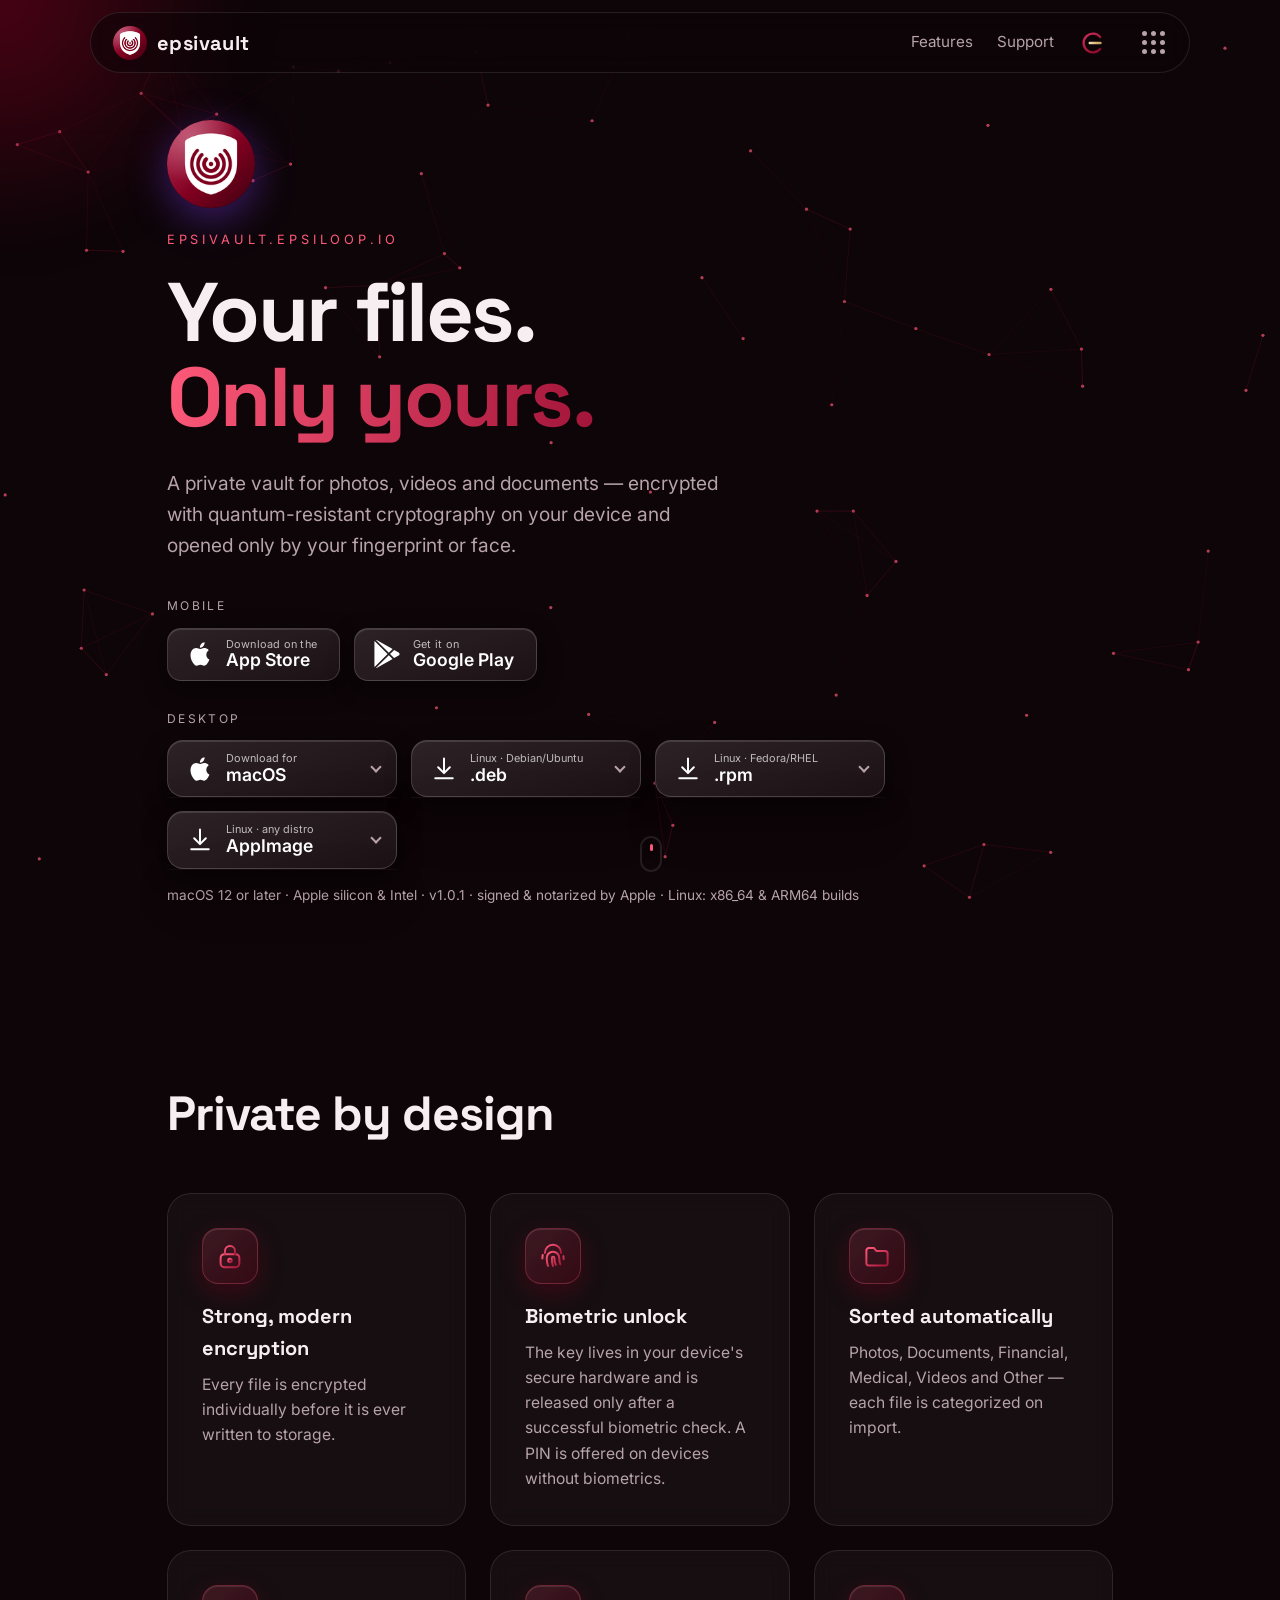
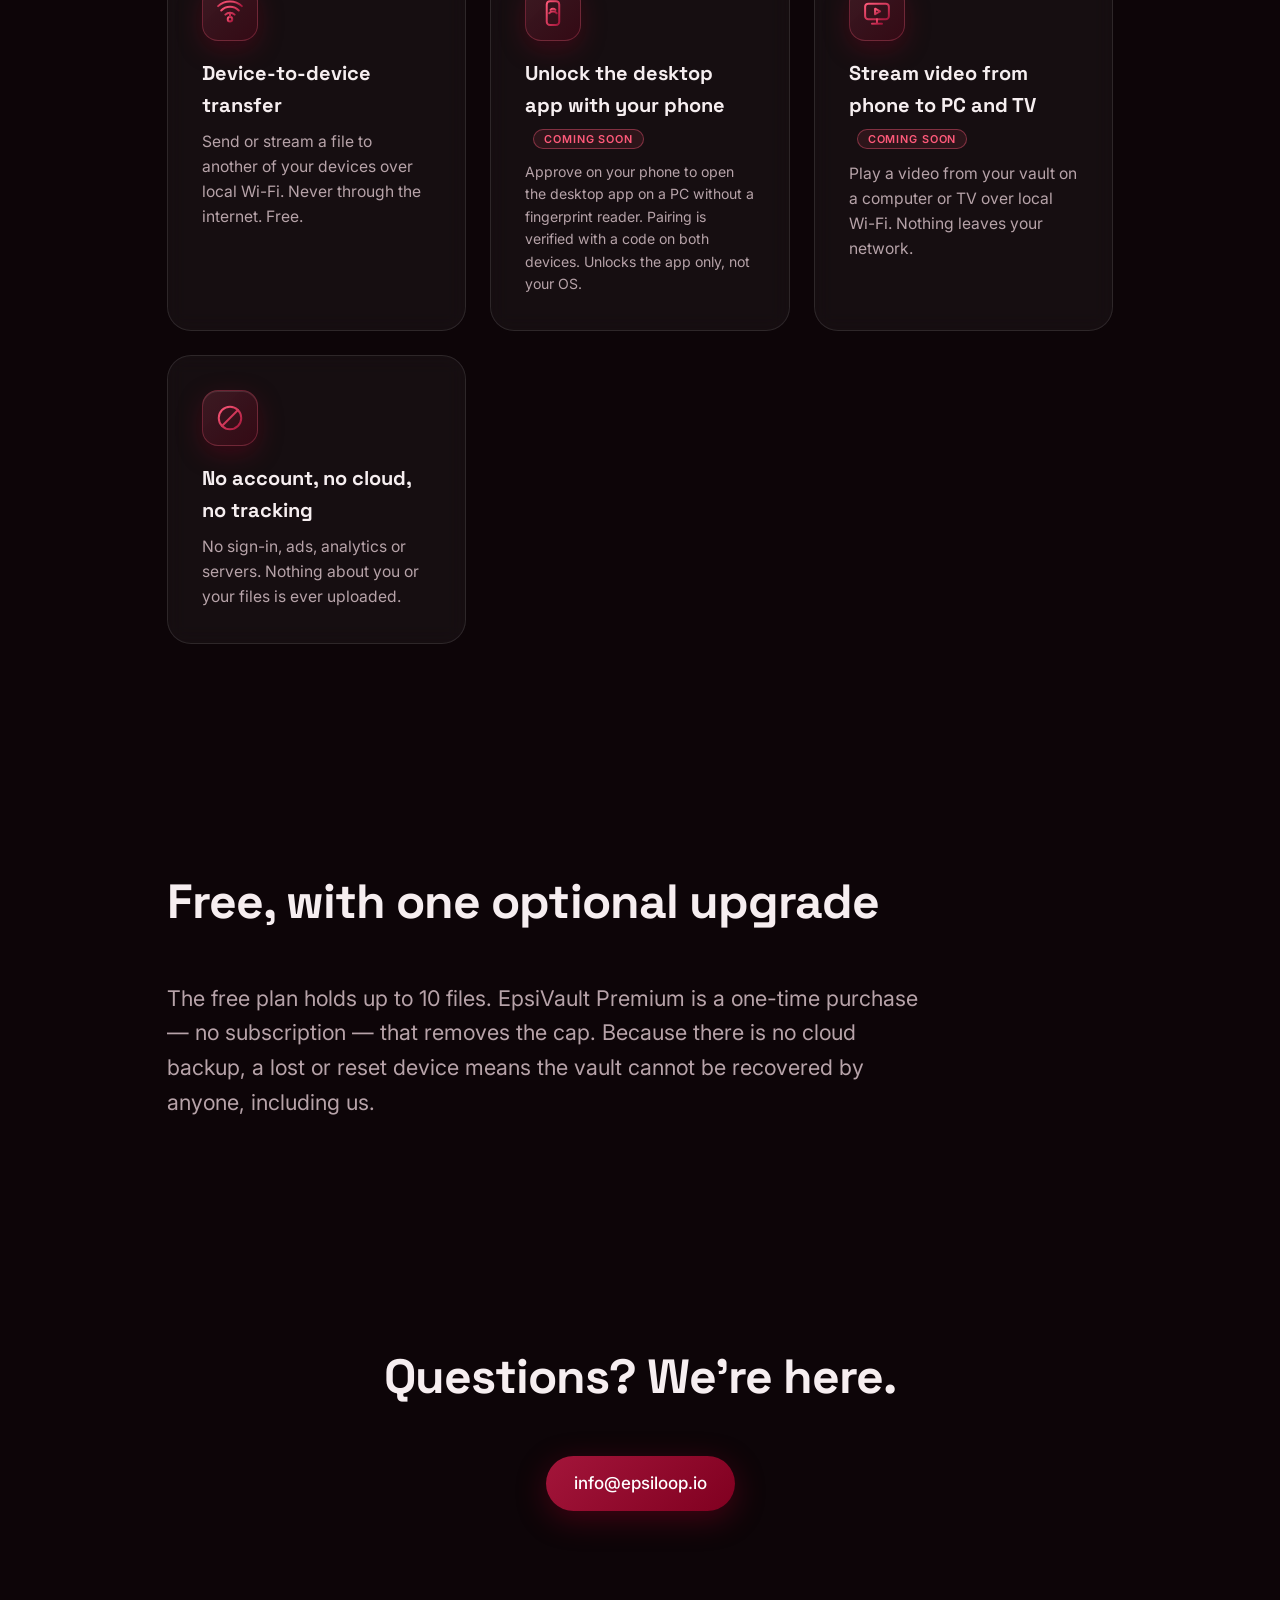
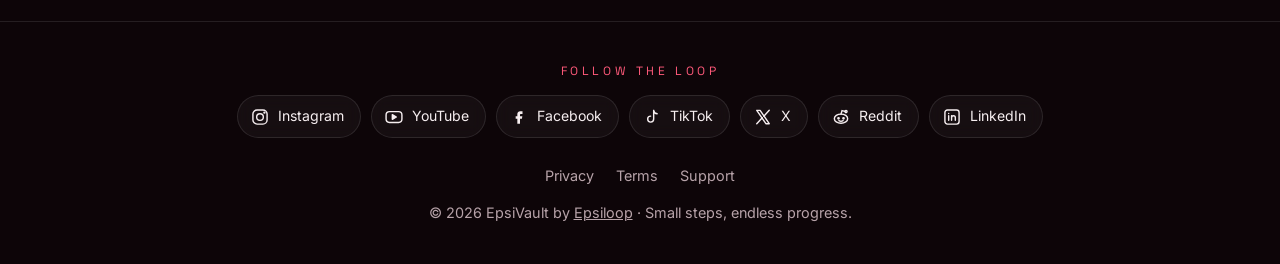
==== commit 6bf81302: "add google analytics" ====
--- a/index.html
+++ b/index.html
@@ -1,6 +1,9 @@
 <!doctype html>
 <html lang="en">
 <head>
+  <!-- Google Tag Manager -->
+  <script>(function(w,d,s,l,i){w[l]=w[l]||[];w[l].push({"gtm.start":new Date().getTime(),event:"gtm.js"});var f=d.getElementsByTagName(s)[0],j=d.createElement(s),dl=l!="dataLayer"?"&l="+l:"";j.async=true;j.src="https://www.googletagmanager.com/gtm.js?id="+i+dl;f.parentNode.insertBefore(j,f);})(window,document,"script","dataLayer","GTM-TGGK56BC");</script>
+  <!-- End Google Tag Manager -->
 <meta charset="utf-8">
 <meta name="viewport" content="width=device-width,initial-scale=1">
 <title>EpsiVault — Your files. Only yours.</title>
@@ -23,6 +26,8 @@
 <meta name="twitter:image" content="https://epsivault.epsiloop.io/og-image.png">
 <link rel="manifest" href="site.webmanifest">
 <script type="application/ld+json">{"@context": "https://schema.org", "@type": "SoftwareApplication", "name": "EpsiVault", "url": "https://epsivault.epsiloop.io/", "description": "A private on-device vault for photos, videos and documents, encrypted with quantum-resistant cryptography and unlocked by fingerprint or face.", "applicationCategory": "SecurityApplication", "operatingSystem": "iOS, Android, macOS, Linux", "softwareVersion": "1.0.1", "image": "https://epsivault.epsiloop.io/og-image.png", "downloadUrl": "https://github.com/Epsiloop/bio-website/releases/tag/v1.0.1", "offers": {"@type": "Offer", "price": "0", "priceCurrency": "USD"}, "sameAs": ["https://apps.apple.com/app/epsivault-private-vault/id6804574880", "https://play.google.com/store/apps/details?id=app.softsav.biovault"], "publisher": {"@type": "Organization", "name": "Epsiloop", "url": "https://epsiloop.io/"}}</script>
+<meta property="og:image:alt" content="EpsiVault — EpsiVault">
+<meta name="twitter:image:alt" content="EpsiVault — EpsiVault">
 <link rel="icon" href="png/epsivault-64.png" type="image/png">
 <link rel="apple-touch-icon" href="png/epsivault-180.png">
 <link rel="preconnect" href="https://fonts.googleapis.com">
@@ -31,6 +36,9 @@
 <link rel="stylesheet" href="style.css">
 </head>
 <body>
+<!-- Google Tag Manager (noscript) -->
+<noscript><iframe src="https://www.googletagmanager.com/ns.html?id=GTM-TGGK56BC" height="0" width="0" style="display:none;visibility:hidden"></iframe></noscript>
+<!-- End Google Tag Manager (noscript) -->
 <canvas id="bg" aria-hidden="true"></canvas>
 <div class="glow" aria-hidden="true"></div>
 
@@ -112,7 +120,7 @@
 </main>
 
 <footer>
-  <div class="social-wrap"><p class="social-title">Follow the loop</p><div class="social"><a href="https://www.instagram.com/epsiloop.io" target="_blank" rel="noopener noreferrer" style="--c:#e1306c" aria-label="Epsiloop on Instagram"><svg viewBox="0 0 24 24" fill="none" stroke="currentColor" stroke-width="1.7" stroke-linecap="round" stroke-linejoin="round" aria-hidden="true"><rect x="3.5" y="3.5" width="17" height="17" rx="5"/><circle cx="12" cy="12" r="4"/><circle cx="17.3" cy="6.7" r=".6" fill="currentColor"/></svg><span>Instagram</span></a><a href="https://www.youtube.com/@epsiloop" target="_blank" rel="noopener noreferrer" style="--c:#ff2d2d" aria-label="Epsiloop on YouTube"><svg viewBox="0 0 24 24" fill="none" stroke="currentColor" stroke-width="1.7" stroke-linecap="round" stroke-linejoin="round" aria-hidden="true"><rect x="2.5" y="5.5" width="19" height="13" rx="4"/><path d="M10 9.2v5.6l4.8-2.8z" fill="currentColor"/></svg><span>YouTube</span></a><a href="https://www.facebook.com/profile.php?id=61596055442899" target="_blank" rel="noopener noreferrer" style="--c:#4c8dff" aria-label="Epsiloop on Facebook"><svg viewBox="0 0 24 24" fill="none" stroke="currentColor" stroke-width="1.7" stroke-linecap="round" stroke-linejoin="round" aria-hidden="true"><path d="M14 8.5h2.2V5h-2.7C11 5 10 6.6 10 8.6V11H8v3.2h2V20h3.2v-5.8h2.3l.5-3.2h-2.8V9.2c0-.5.3-.7.8-.7z" fill="currentColor" stroke="none"/></svg><span>Facebook</span></a><a href="https://www.tiktok.com/@epsiloop" target="_blank" rel="noopener noreferrer" style="--c:#25f4ee" aria-label="Epsiloop on TikTok"><svg viewBox="0 0 24 24" fill="none" stroke="currentColor" stroke-width="1.7" stroke-linecap="round" stroke-linejoin="round" aria-hidden="true"><path d="M14 4v10.5a3.6 3.6 0 1 1-3.6-3.6M14 4c.3 2.3 1.9 3.9 4.2 4.1"/></svg><span>TikTok</span></a><a href="https://x.com/epsiloopio" target="_blank" rel="noopener noreferrer" style="--c:#ffffff" aria-label="Epsiloop on X"><svg viewBox="0 0 24 24" fill="none" stroke="currentColor" stroke-width="1.7" stroke-linecap="round" stroke-linejoin="round" aria-hidden="true"><path d="M4.5 4h4l11 16h-4z"/><path d="M4.5 20l6.6-7M13 11l6.5-7"/></svg><span>X</span></a><a href="https://www.reddit.com/r/epsiloop/" target="_blank" rel="noopener noreferrer" style="--c:#ff6a2b" aria-label="Epsiloop on Reddit"><svg viewBox="0 0 24 24" fill="none" stroke="currentColor" stroke-width="1.7" stroke-linecap="round" stroke-linejoin="round" aria-hidden="true"><ellipse cx="12" cy="14" rx="8" ry="5.5"/><circle cx="9" cy="13.5" r=".8" fill="currentColor"/><circle cx="15" cy="13.5" r=".8" fill="currentColor"/><path d="M9.5 16.3c1.5 1 3.5 1 5 0M12 8.5l1.2-4.2 3.6.9"/><circle cx="18" cy="5.5" r="1.3"/></svg><span>Reddit</span></a></div></div>
+  <div class="social-wrap"><p class="social-title">Follow the loop</p><div class="social"><a href="https://www.instagram.com/epsiloop.io" target="_blank" rel="noopener noreferrer" style="--c:#e1306c" aria-label="Epsiloop on Instagram"><svg viewBox="0 0 24 24" fill="none" stroke="currentColor" stroke-width="1.7" stroke-linecap="round" stroke-linejoin="round" aria-hidden="true"><rect x="3.5" y="3.5" width="17" height="17" rx="5"/><circle cx="12" cy="12" r="4"/><circle cx="17.3" cy="6.7" r=".6" fill="currentColor"/></svg><span>Instagram</span></a><a href="https://www.youtube.com/@epsiloop" target="_blank" rel="noopener noreferrer" style="--c:#ff2d2d" aria-label="Epsiloop on YouTube"><svg viewBox="0 0 24 24" fill="none" stroke="currentColor" stroke-width="1.7" stroke-linecap="round" stroke-linejoin="round" aria-hidden="true"><rect x="2.5" y="5.5" width="19" height="13" rx="4"/><path d="M10 9.2v5.6l4.8-2.8z" fill="currentColor"/></svg><span>YouTube</span></a><a href="https://www.facebook.com/profile.php?id=61596055442899" target="_blank" rel="noopener noreferrer" style="--c:#4c8dff" aria-label="Epsiloop on Facebook"><svg viewBox="0 0 24 24" fill="none" stroke="currentColor" stroke-width="1.7" stroke-linecap="round" stroke-linejoin="round" aria-hidden="true"><path d="M14 8.5h2.2V5h-2.7C11 5 10 6.6 10 8.6V11H8v3.2h2V20h3.2v-5.8h2.3l.5-3.2h-2.8V9.2c0-.5.3-.7.8-.7z" fill="currentColor" stroke="none"/></svg><span>Facebook</span></a><a href="https://www.tiktok.com/@epsiloop" target="_blank" rel="noopener noreferrer" style="--c:#25f4ee" aria-label="Epsiloop on TikTok"><svg viewBox="0 0 24 24" fill="none" stroke="currentColor" stroke-width="1.7" stroke-linecap="round" stroke-linejoin="round" aria-hidden="true"><path d="M14 4v10.5a3.6 3.6 0 1 1-3.6-3.6M14 4c.3 2.3 1.9 3.9 4.2 4.1"/></svg><span>TikTok</span></a><a href="https://x.com/epsiloopio" target="_blank" rel="noopener noreferrer" style="--c:#ffffff" aria-label="Epsiloop on X"><svg viewBox="0 0 24 24" fill="none" stroke="currentColor" stroke-width="1.7" stroke-linecap="round" stroke-linejoin="round" aria-hidden="true"><path d="M4.5 4h4l11 16h-4z"/><path d="M4.5 20l6.6-7M13 11l6.5-7"/></svg><span>X</span></a><a href="https://www.reddit.com/r/epsiloop/" target="_blank" rel="noopener noreferrer" style="--c:#ff6a2b" aria-label="Epsiloop on Reddit"><svg viewBox="0 0 24 24" fill="none" stroke="currentColor" stroke-width="1.7" stroke-linecap="round" stroke-linejoin="round" aria-hidden="true"><ellipse cx="12" cy="14" rx="8" ry="5.5"/><circle cx="9" cy="13.5" r=".8" fill="currentColor"/><circle cx="15" cy="13.5" r=".8" fill="currentColor"/><path d="M9.5 16.3c1.5 1 3.5 1 5 0M12 8.5l1.2-4.2 3.6.9"/><circle cx="18" cy="5.5" r="1.3"/></svg><span>Reddit</span></a><a href="https://www.linkedin.com/company/epsiloop-io" target="_blank" rel="noopener noreferrer" style="--c:#0a66c2" aria-label="Epsiloop on LinkedIn"><svg viewBox="0 0 24 24" fill="none" stroke="currentColor" stroke-width="1.7" stroke-linecap="round" stroke-linejoin="round" aria-hidden="true"><rect x="3.5" y="3.5" width="17" height="17" rx="3"/><path d="M8 10.5V16M8 7.8v.1M11.5 16v-5.5M11.5 13c0-1.6 1-2.6 2.4-2.6s2.1 1 2.1 2.5V16"/></svg><span>LinkedIn</span></a></div></div>
     <div class="links"><a href="privacy.html">Privacy</a><a href="terms.html">Terms</a><a href="support.html">Support</a></div>
   © <span id="y"></span> EpsiVault by <a href="https://epsiloop.io" style="color:inherit">Epsiloop</a> · Small steps, endless progress.
 </footer>
